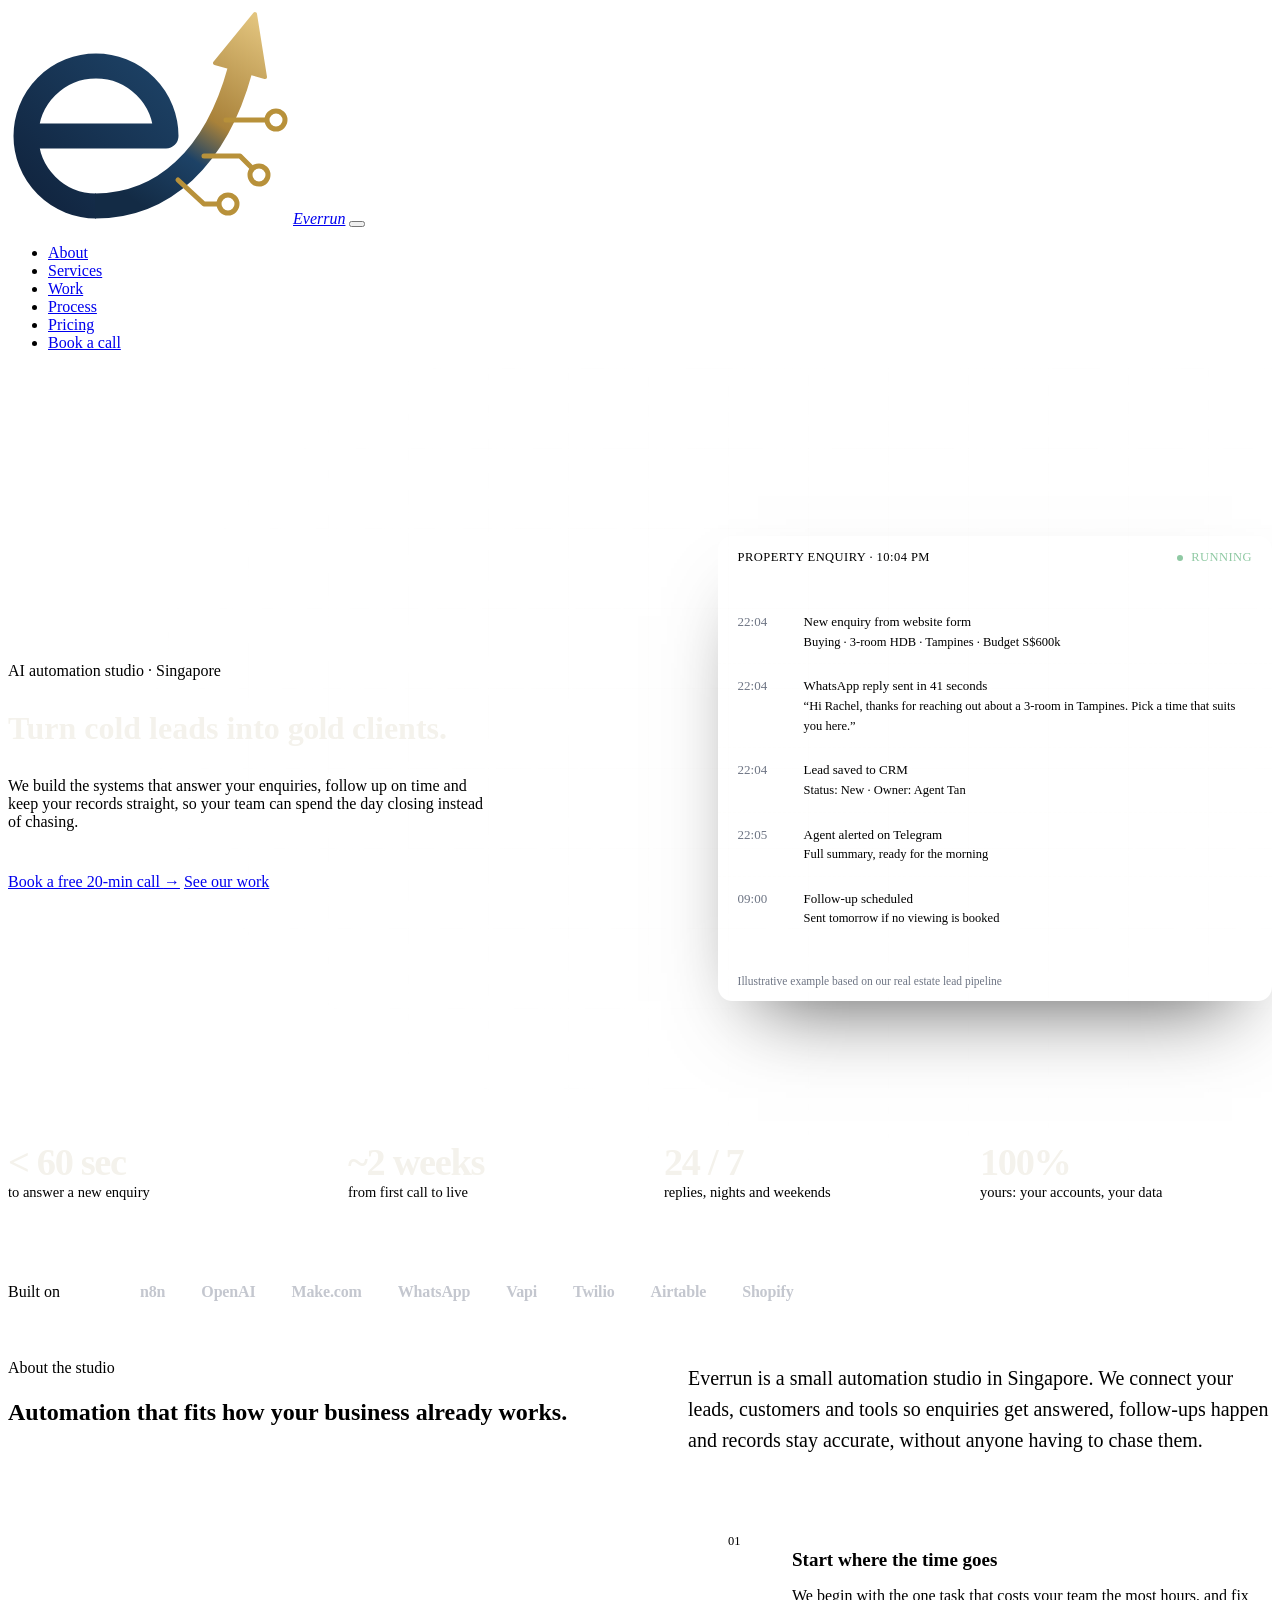
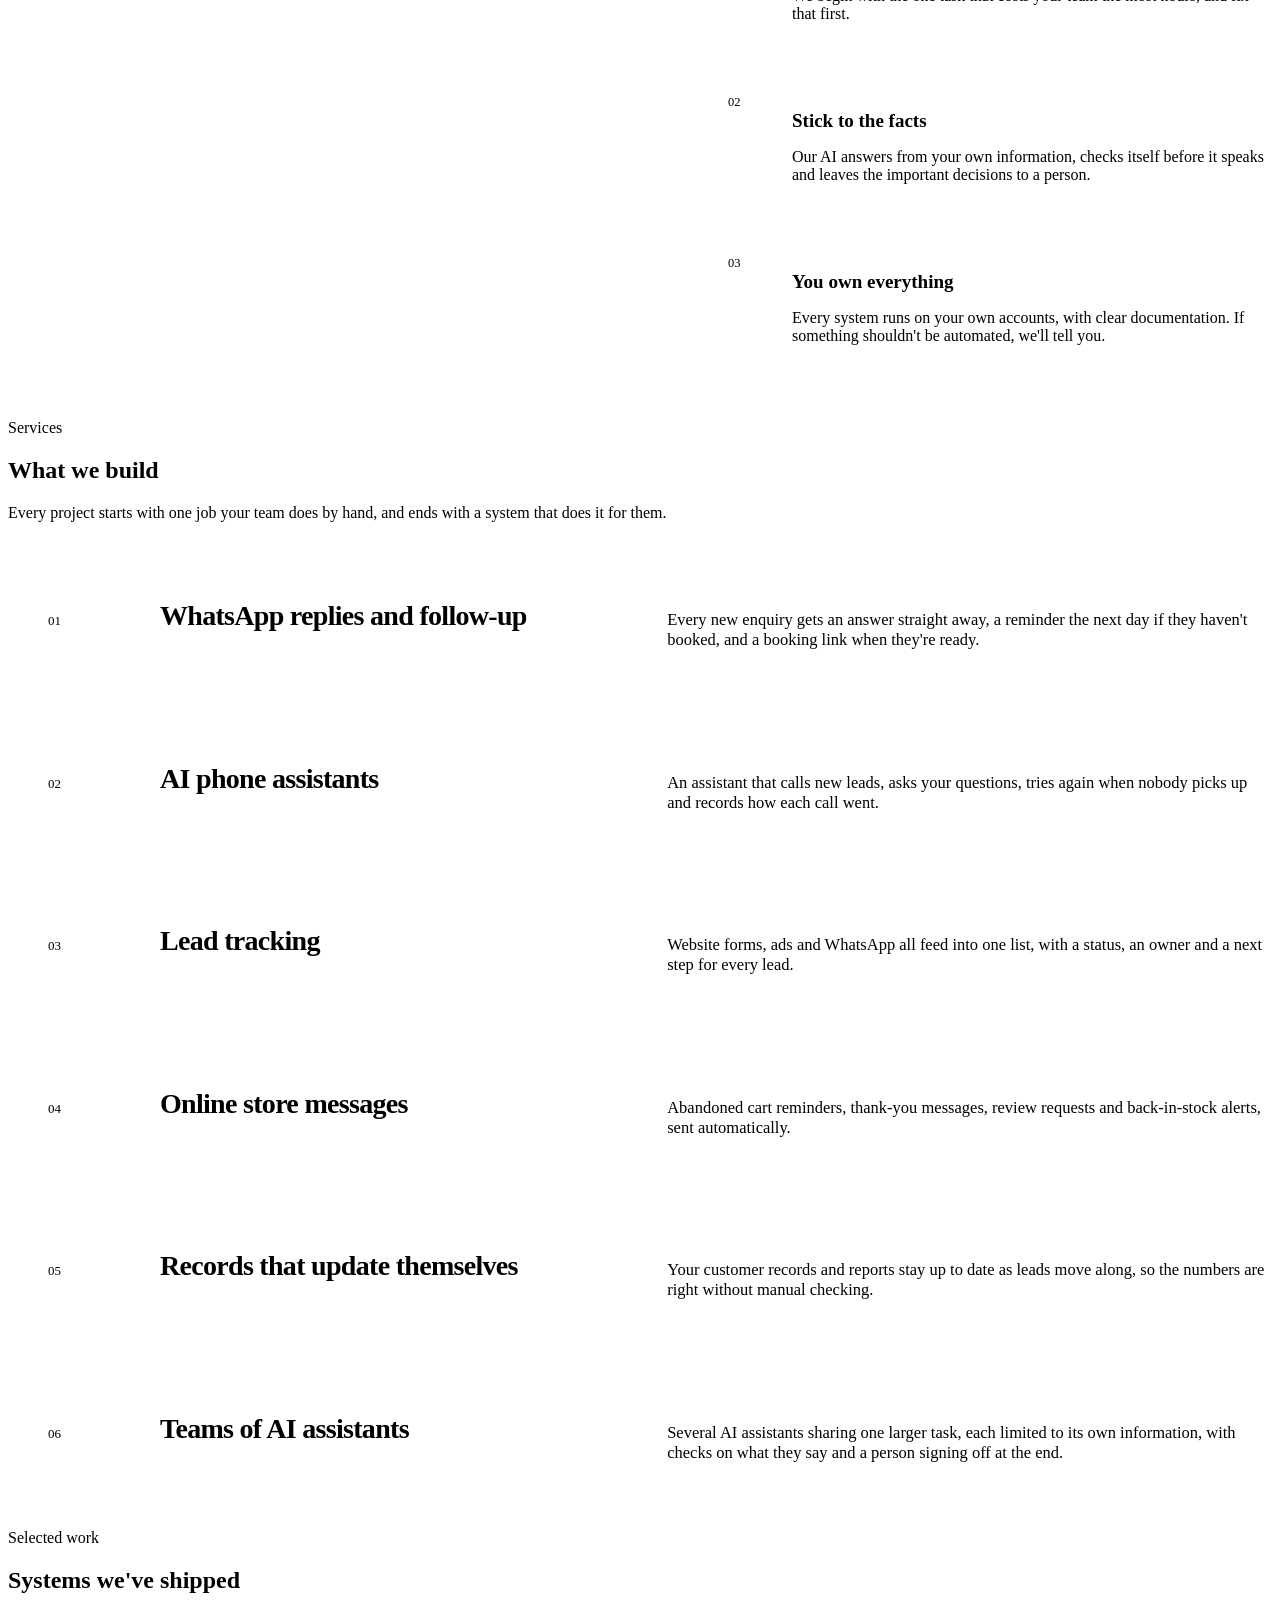
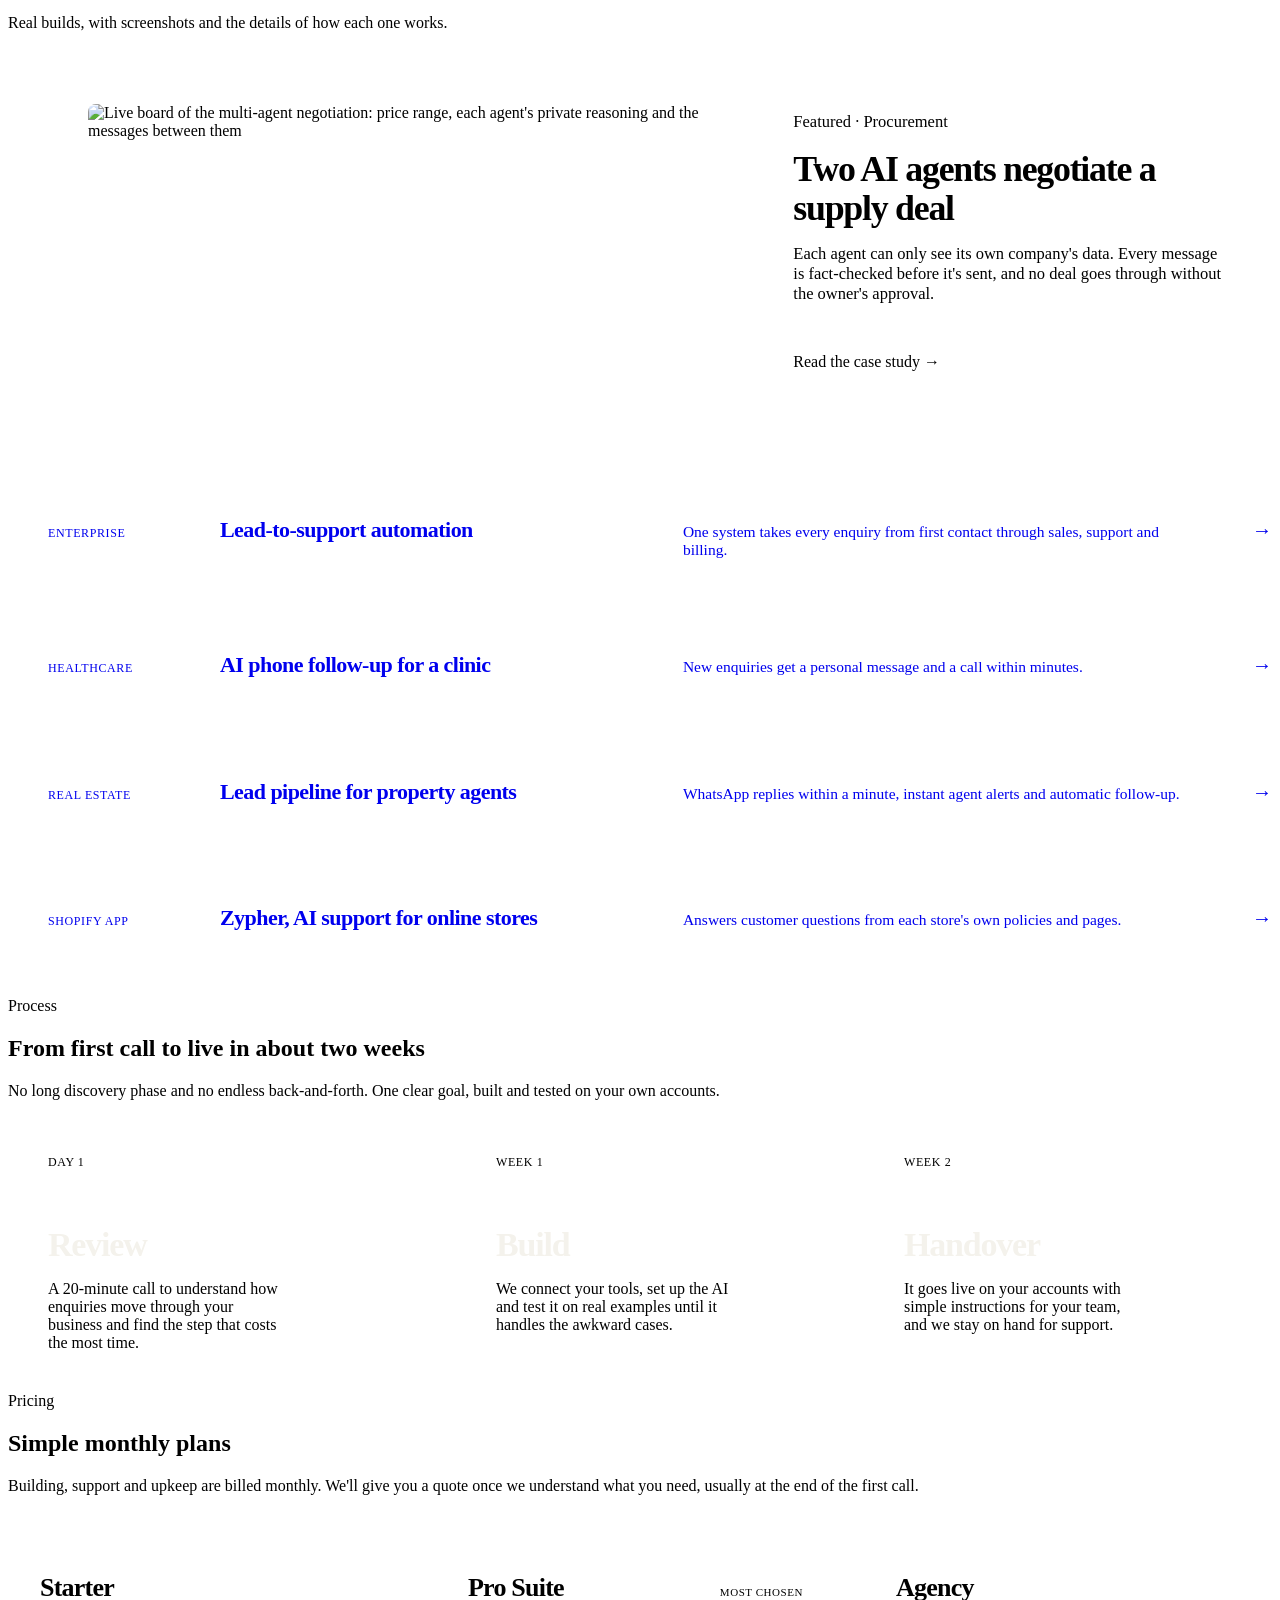
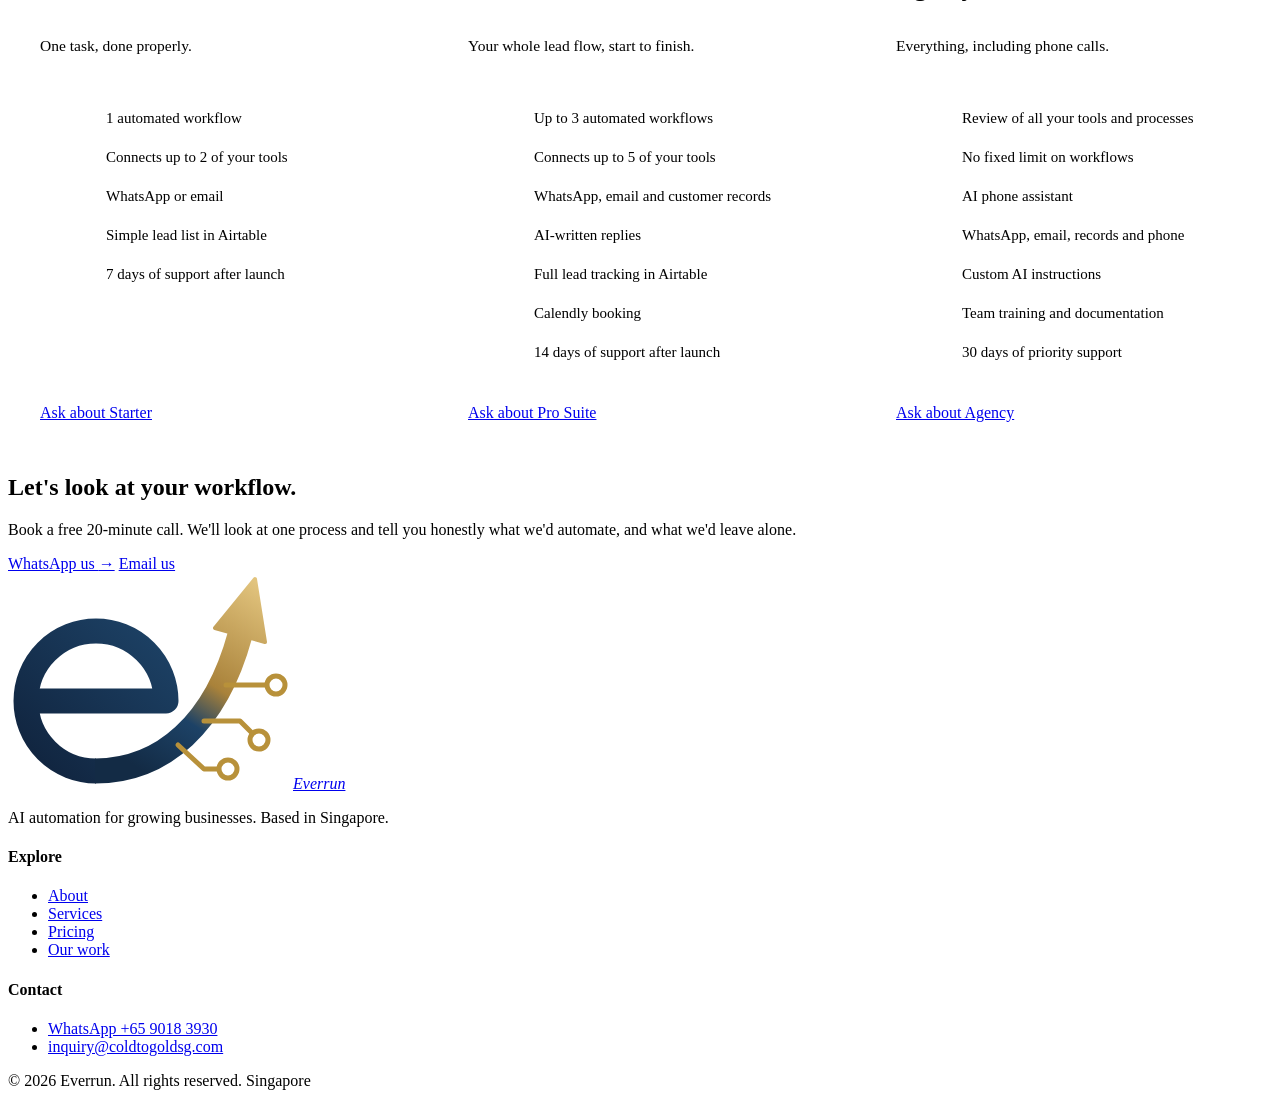
==== index.html @ 8f2dbed2 "rebrand to Everrun: new logo, icons and site name Co-Authored-By: Claude Opus 5.5 <noreply@anthropic" ====
<!DOCTYPE html>
<html lang="en">
<head>
<meta charset="UTF-8">
<meta name="viewport" content="width=device-width, initial-scale=1.0">
<title>Everrun — Turn cold leads into gold clients</title>
<meta name="description" content="Everrun is a Singapore AI automation studio. We build lead follow-up, voice agents, support assistants, CRM sync and multi-agent systems for growing businesses.">
<link rel="icon" type="image/png" href="assets/favicon.png?v=2">
<link rel="apple-touch-icon" href="assets/apple-touch-icon.png?v=2">
<link rel="preconnect" href="https://fonts.googleapis.com">
<link rel="preconnect" href="https://fonts.gstatic.com" crossorigin>
<link href="https://fonts.googleapis.com/css2?family=Inter+Tight:wght@400;500;550;600;650&family=Instrument+Serif:ital@0;1&family=JetBrains+Mono:wght@400;500&display=swap" rel="stylesheet">
<link rel="stylesheet" href="assets/site.css?v=3">
<style>
  /* ---- HERO ---- */
  #hero { padding: 168px 0 0; position: relative; overflow: hidden; }
  #hero::before {
    content: ''; position: absolute; inset: 0; pointer-events: none;
    background-image:
      linear-gradient(to right, rgba(233,231,225,0.045) 1px, transparent 1px),
      linear-gradient(to bottom, rgba(233,231,225,0.045) 1px, transparent 1px);
    background-size: 80px 80px;
    mask-image: radial-gradient(ellipse 80% 70% at 70% 40%, #000 30%, transparent 75%);
    -webkit-mask-image: radial-gradient(ellipse 80% 70% at 70% 40%, #000 30%, transparent 75%);
  }
  .hero-grid { display: grid; grid-template-columns: 1.15fr 1fr; gap: 72px; align-items: center; position: relative; }
  #hero .label { margin-bottom: 30px; }
  #hero h1 { color: #F4F2EC; }
  #hero h1 .serif { color: var(--gold-lt); letter-spacing: -0.02em; }
  #hero .lede { margin: 30px 0 42px; max-width: 30em; }

  /* the activity log */
  .log {
    background: var(--night-2); border: 1px solid var(--rule-night); border-radius: 14px;
    box-shadow: 0 40px 80px -40px rgba(0,0,0,0.7);
    font-family: var(--ff-m); font-size: 13px; overflow: hidden;
  }
  .log-head {
    display: flex; justify-content: space-between; align-items: center; gap: 12px;
    padding: 14px 20px; border-bottom: 1px solid var(--rule-night);
    color: var(--on-night-muted); font-size: 11.5px; letter-spacing: 0.04em; text-transform: uppercase;
  }
  .log-head .live { display: inline-flex; align-items: center; gap: 8px; color: #8FC9A3; }
  .log-head .live::before { content: ''; width: 6px; height: 6px; border-radius: 50%; background: currentColor; }
  .log ol { list-style: none; padding: 8px 0; }
  .log li {
    display: grid; grid-template-columns: 52px 1fr; gap: 14px;
    padding: 12px 20px; line-height: 1.5;
  }
  .log li + li { border-top: 1px dashed rgba(233,231,225,0.07); }
  .log time { color: #6E7584; }
  .log b { color: var(--on-night); font-weight: 500; display: block; }
  .log span { color: var(--on-night-muted); font-size: 12.5px; }
  .log q { color: var(--on-night); quotes: '“' '”'; }
  .log .ok b { color: var(--gold-lt); }
  .log-foot {
    padding: 14px 20px; border-top: 1px solid var(--rule-night);
    color: #6E7584; font-size: 11.5px;
  }

  .hero-stats {
    margin-top: 112px; border-top: 1px solid var(--rule-night);
    display: grid; grid-template-columns: repeat(4, 1fr); position: relative;
  }
  .hero-stats div { padding: 28px 24px 40px 0; }
  .hero-stats div + div { padding-left: 24px; border-left: 1px solid var(--rule-night); }
  .hero-stats strong {
    display: block; font-weight: 550; font-size: clamp(28px, 3vw, 40px);
    letter-spacing: -0.035em; color: #F4F2EC; line-height: 1.1;
  }
  .hero-stats span { font-size: 14.5px; color: var(--on-night-muted); }

  .tools {
    background: var(--night); border-top: 1px solid var(--rule-night);
    padding: 26px 0; overflow: hidden;
  }
  .tools .wrap { display: flex; align-items: center; gap: 40px; flex-wrap: wrap; }
  .tools .label { flex-shrink: 0; }
  .tools ul { display: flex; flex-wrap: wrap; gap: 10px 36px; list-style: none; }
  .tools li { font-weight: 550; font-size: 16px; color: #C4C7CF; letter-spacing: -0.01em; }

  /* ---- ABOUT ---- */
  .about { display: grid; grid-template-columns: 1fr 1fr; gap: 96px; }
  .about h2 { margin-top: 22px; }
  .about h2 .serif { color: var(--gold); }
  .about-copy > p { font-size: 20px; line-height: 1.55; color: var(--ink-2); margin-bottom: 48px; }
  .principles { list-style: none; border-top: 1px solid var(--rule); counter-reset: p; }
  .principles li {
    counter-increment: p; padding: 26px 0; border-bottom: 1px solid var(--rule);
    display: grid; grid-template-columns: 56px 1fr; gap: 8px;
  }
  .principles li::before {
    content: counter(p, decimal-leading-zero); font-family: var(--ff-m); font-size: 12.5px; color: var(--gold); padding-top: 4px;
  }
  .principles h3 { font-size: 19px; margin-bottom: 6px; }
  .principles p { color: var(--muted); font-size: 16px; }

  /* ---- SERVICES ---- */
  .svc-list { list-style: none; border-top: 1px solid var(--rule); }
  .svc-list li {
    display: grid; grid-template-columns: 80px 1.1fr 1.4fr; gap: 32px; align-items: baseline;
    padding: 34px 0; border-bottom: 1px solid var(--rule);
    transition: background 0.25s, padding 0.25s;
  }
  .svc-list .n { font-family: var(--ff-m); font-size: 13px; color: var(--gold); }
  .svc-list h3 { font-size: clamp(22px, 2.2vw, 28px); letter-spacing: -0.025em; line-height: 1.15; }
  .svc-list p { color: var(--muted); font-size: 16.5px; }
  @media (hover: hover) {
    .svc-list li:hover { background: var(--white); padding-left: 20px; padding-right: 20px; }
  }

  /* ---- WORK ---- */
  .feature {
    display: grid; grid-template-columns: 1.4fr 1fr; gap: 0; text-decoration: none;
    background: var(--night); color: var(--on-night); border-radius: 16px; overflow: hidden;
    margin-bottom: 20px;
  }
  .feature figure { padding: 40px 0 40px 40px; }
  .feature figure img { border-radius: 8px; border: 1px solid var(--rule-night); width: 100%; height: auto; transition: transform 0.6s cubic-bezier(.2,.7,.2,1); }
  .feature:hover figure img { transform: scale(1.015); }
  .feature-copy { padding: 48px; display: flex; flex-direction: column; justify-content: space-between; gap: 32px; }
  .feature .label { color: var(--gold-lt); }
  .feature h3 { font-size: clamp(28px, 2.8vw, 38px); line-height: 1.08; letter-spacing: -0.035em; margin: 18px 0 16px; }
  .feature p { color: var(--on-night-muted); font-size: 16.5px; }
  .feature .link { color: var(--on-night); border-color: var(--rule-night); align-self: flex-start; }
  .feature:hover .link { border-color: var(--on-night); }

  .work-rows { list-style: none; border-top: 1px solid var(--rule); margin-top: 48px; }
  .work-rows a {
    display: grid; grid-template-columns: 140px 1fr 1.2fr 40px; gap: 32px; align-items: baseline;
    padding: 28px 0; border-bottom: 1px solid var(--rule); text-decoration: none;
    transition: padding 0.25s, background 0.25s;
  }
  .work-rows .tag { font-family: var(--ff-m); font-size: 12px; letter-spacing: 0.05em; text-transform: uppercase; color: var(--muted); }
  .work-rows h3 { font-size: 22px; letter-spacing: -0.025em; line-height: 1.2; }
  .work-rows p { color: var(--muted); font-size: 15.5px; }
  .work-rows .go { justify-self: end; font-size: 20px; transition: transform 0.25s; }
  @media (hover: hover) {
    .work-rows a:hover { background: var(--white); padding-left: 20px; padding-right: 20px; }
    .work-rows a:hover .go { transform: translateX(4px); color: var(--gold); }
  }

  /* ---- PROCESS ---- */
  .steps { list-style: none; display: grid; grid-template-columns: repeat(3, 1fr); gap: 0; border-top: 1px solid var(--rule-night); }
  .steps li { padding: 36px 40px 8px 0; }
  .steps li + li { padding-left: 40px; border-left: 1px solid var(--rule-night); }
  .steps .when { font-family: var(--ff-m); font-size: 12px; letter-spacing: 0.05em; text-transform: uppercase; color: var(--gold-lt); }
  .steps h3 { font-size: 34px; letter-spacing: -0.035em; margin: 56px 0 14px; color: #F4F2EC; }
  .steps p { color: var(--on-night-muted); font-size: 16px; max-width: 30ch; }

  /* ---- PRICING ---- */
  .plans { display: grid; grid-template-columns: repeat(3, 1fr); gap: 20px; align-items: stretch; }
  .plan {
    background: var(--white); border: 1px solid var(--rule-lt); border-radius: 16px;
    padding: 36px 32px 32px; display: flex; flex-direction: column;
  }
  .plan-top { display: flex; justify-content: space-between; align-items: baseline; gap: 12px; }
  .plan h3 { font-size: 26px; letter-spacing: -0.03em; }
  .plan .badge { font-family: var(--ff-m); font-size: 11px; letter-spacing: 0.05em; text-transform: uppercase; color: var(--ink); background: var(--gold-lt); padding: 4px 9px; border-radius: 999px; }
  .plan-for { font-size: 15.5px; color: var(--muted); margin: 8px 0 28px; }
  .plan ul { list-style: none; margin-bottom: 32px; flex: 1; }
  .plan li { font-size: 15px; padding: 11px 0 11px 26px; border-top: 1px solid var(--rule-lt); position: relative; }
  .plan li::before {
    content: ''; position: absolute; left: 3px; top: 18px; width: 9px; height: 5px;
    border-left: 1.5px solid var(--gold); border-bottom: 1.5px solid var(--gold); transform: rotate(-45deg);
  }
  .plan .btn { justify-content: center; }
  .plan.featured { background: var(--night); color: var(--on-night); border-color: var(--night); }
  .plan.featured .plan-for { color: var(--on-night-muted); }
  .plan.featured li { border-color: var(--rule-night); }
  .plan.featured li::before { border-color: var(--gold-lt); }
  .pricing-note { margin-top: 28px; font-size: 15px; color: var(--muted); text-align: center; }

  @media (max-width: 1080px) {
    .hero-grid { grid-template-columns: 1fr; gap: 56px; }
    .log { max-width: 560px; }
  }
  @media (max-width: 960px) {
    #hero { padding-top: 136px; }
    .hero-stats { margin-top: 80px; grid-template-columns: 1fr 1fr; }
    .hero-stats div:nth-child(3) { padding-left: 0; border-left: 0; }
    .hero-stats div:nth-child(n+3) { border-top: 1px solid var(--rule-night); }
    .about { grid-template-columns: 1fr; gap: 48px; }
    .svc-list li { grid-template-columns: 56px 1fr; gap: 8px 16px; }
    .svc-list li p { grid-column: 2; }
    .feature { grid-template-columns: 1fr; }
    .feature figure { padding: 28px 28px 0; }
    .feature-copy { padding: 32px 28px 36px; }
    .work-rows a { grid-template-columns: 1fr 32px; gap: 8px 16px; }
    .work-rows .tag { grid-column: 1; }
    .work-rows h3, .work-rows p { grid-column: 1; }
    .work-rows .go { grid-row: 1 / span 3; grid-column: 2; align-self: center; }
    .steps { grid-template-columns: 1fr; }
    .steps li, .steps li + li { padding: 28px 0 32px; border-left: 0; }
    .steps li + li { border-top: 1px solid var(--rule-night); }
    .steps h3 { margin-top: 16px; }
    .plans { grid-template-columns: 1fr; max-width: 520px; margin: 0 auto; }
  }
  @media (max-width: 600px) {
    #hero { padding-top: 120px; }
    .log li { grid-template-columns: 44px 1fr; gap: 10px; padding: 11px 16px; }
    .log-head, .log-foot { padding-left: 16px; padding-right: 16px; }
    .hero-stats div { padding: 22px 12px 26px 0; }
    .hero-stats div + div { padding-left: 16px; }
    .hero-stats div:nth-child(3) { padding-left: 0; }
    .tools .wrap { gap: 16px; }
    .tools ul { gap: 8px 22px; }
    .tools li { font-size: 14.5px; }
    .about-copy > p { font-size: 18px; }
    .principles li { grid-template-columns: 40px 1fr; }
    .svc-list li { grid-template-columns: 1fr; padding: 28px 0; }
    .svc-list li p { grid-column: 1; }
    .plan { padding: 30px 24px 26px; }
  }
</style>
</head>
<body>

<nav>
  <div class="nav-inner">
    <a href="#" class="wordmark" aria-label="Everrun home"><img src="assets/logo.svg" alt="" width="285" height="216"><i>Everrun</i></a>
    <button class="nav-toggle" aria-label="Menu" aria-expanded="false"><span></span></button>
    <ul class="nav-links">
      <li><a href="#about">About</a></li>
      <li><a href="#services">Services</a></li>
      <li><a href="#work">Work</a></li>
      <li><a href="#process">Process</a></li>
      <li><a href="#pricing">Pricing</a></li>
      <li><a href="#contact" class="nav-cta">Book a call</a></li>
    </ul>
  </div>
</nav>

<header id="hero" class="on-night">
  <div class="wrap">
    <div class="hero-grid">
      <div>
        <p class="label fi">AI automation studio &middot; Singapore</p>
        <h1 class="fi">Turn cold leads into <span class="serif">gold</span> clients.</h1>
        <p class="lede fi">We build the systems that answer your enquiries, follow up on time and keep your records straight, so your team can spend the day closing instead of chasing.</p>
        <div class="actions fi">
          <a href="https://wa.me/6590183930" class="btn btn-gold">Book a free 20-min call <span class="arr">&rarr;</span></a>
          <a href="work.html" class="btn btn-ghost">See our work</a>
        </div>
      </div>

      <div class="log fi" aria-label="Example of an enquiry being handled automatically">
        <div class="log-head"><span>Property enquiry &middot; 10:04 pm</span><span class="live">Running</span></div>
        <ol>
          <li><time>22:04</time><div><b>New enquiry from website form</b><span>Buying &middot; 3-room HDB &middot; Tampines &middot; Budget S$600k</span></div></li>
          <li class="ok"><time>22:04</time><div><b>WhatsApp reply sent in 41 seconds</b><span><q>Hi Rachel, thanks for reaching out about a 3-room in Tampines. Pick a time that suits you here.</q></span></div></li>
          <li><time>22:04</time><div><b>Lead saved to CRM</b><span>Status: New &middot; Owner: Agent Tan</span></div></li>
          <li><time>22:05</time><div><b>Agent alerted on Telegram</b><span>Full summary, ready for the morning</span></div></li>
          <li><time>09:00</time><div><b>Follow-up scheduled</b><span>Sent tomorrow if no viewing is booked</span></div></li>
        </ol>
        <div class="log-foot">Illustrative example based on our real estate lead pipeline</div>
      </div>
    </div>

    <div class="hero-stats fi">
      <div><strong>&lt; 60 sec</strong><span>to answer a new enquiry</span></div>
      <div><strong>~2 weeks</strong><span>from first call to live</span></div>
      <div><strong>24 / 7</strong><span>replies, nights and weekends</span></div>
      <div><strong>100%</strong><span>yours: your accounts, your data</span></div>
    </div>
  </div>
</header>

<div class="tools">
  <div class="wrap">
    <span class="label">Built on</span>
    <ul>
      <li>n8n</li><li>OpenAI</li><li>Make.com</li><li>WhatsApp</li><li>Vapi</li><li>Twilio</li><li>Airtable</li><li>Shopify</li>
    </ul>
  </div>
</div>

<section id="about" class="section">
  <div class="wrap about">
    <div class="fi">
      <p class="label">About the studio</p>
      <h2>Automation that fits how your business <span class="serif">already</span> works.</h2>
    </div>
    <div class="about-copy fi">
      <p>Everrun is a small automation studio in Singapore. We connect your leads, customers and tools so enquiries get answered, follow-ups happen and records stay accurate, without anyone having to chase them.</p>
      <ol class="principles">
        <li><div><h3>Start where the time goes</h3><p>We begin with the one task that costs your team the most hours, and fix that first.</p></div></li>
        <li><div><h3>Stick to the facts</h3><p>Our AI answers from your own information, checks itself before it speaks and leaves the important decisions to a person.</p></div></li>
        <li><div><h3>You own everything</h3><p>Every system runs on your own accounts, with clear documentation. If something shouldn't be automated, we'll tell you.</p></div></li>
      </ol>
    </div>
  </div>
</section>

<section id="services" class="section tint">
  <div class="wrap">
    <div class="sec-head">
      <div class="fi">
        <p class="label">Services</p>
        <h2>What we build</h2>
      </div>
      <p class="fi">Every project starts with one job your team does by hand, and ends with a system that does it for them.</p>
    </div>
    <ol class="svc-list">
      <li class="fi"><span class="n">01</span><h3>WhatsApp replies and follow-up</h3><p>Every new enquiry gets an answer straight away, a reminder the next day if they haven't booked, and a booking link when they're ready.</p></li>
      <li class="fi"><span class="n">02</span><h3>AI phone assistants</h3><p>An assistant that calls new leads, asks your questions, tries again when nobody picks up and records how each call went.</p></li>
      <li class="fi"><span class="n">03</span><h3>Lead tracking</h3><p>Website forms, ads and WhatsApp all feed into one list, with a status, an owner and a next step for every lead.</p></li>
      <li class="fi"><span class="n">04</span><h3>Online store messages</h3><p>Abandoned cart reminders, thank-you messages, review requests and back-in-stock alerts, sent automatically.</p></li>
      <li class="fi"><span class="n">05</span><h3>Records that update themselves</h3><p>Your customer records and reports stay up to date as leads move along, so the numbers are right without manual checking.</p></li>
      <li class="fi"><span class="n">06</span><h3>Teams of AI assistants</h3><p>Several AI assistants sharing one larger task, each limited to its own information, with checks on what they say and a person signing off at the end.</p></li>
    </ol>
  </div>
</section>

<section id="work" class="section">
  <div class="wrap">
    <div class="sec-head">
      <div class="fi">
        <p class="label">Selected work</p>
        <h2>Systems we've <span class="serif">shipped</span></h2>
      </div>
      <p class="fi">Real builds, with screenshots and the details of how each one works.</p>
    </div>

    <a href="work.html#negotiation" class="feature fi">
      <figure>
        <img src="assets/work/nego-live-board.jpg" alt="Live board of the multi-agent negotiation: price range, each agent's private reasoning and the messages between them" width="1800" height="1017" loading="lazy">
      </figure>
      <div class="feature-copy">
        <div>
          <p class="label plain">Featured &middot; Procurement</p>
          <h3>Two AI agents negotiate a supply deal</h3>
          <p>Each agent can only see its own company's data. Every message is fact-checked before it's sent, and no deal goes through without the owner's approval.</p>
        </div>
        <span class="link">Read the case study &rarr;</span>
      </div>
    </a>

    <ul class="work-rows">
      <li class="fi"><a href="work.html#lifecycle"><span class="tag">Enterprise</span><h3>Lead-to-support automation</h3><p>One system takes every enquiry from first contact through sales, support and billing.</p><span class="go">&rarr;</span></a></li>
      <li class="fi"><a href="work.html#voice"><span class="tag">Healthcare</span><h3>AI phone follow-up for a clinic</h3><p>New enquiries get a personal message and a call within minutes.</p><span class="go">&rarr;</span></a></li>
      <li class="fi"><a href="work.html#property"><span class="tag">Real estate</span><h3>Lead pipeline for property agents</h3><p>WhatsApp replies within a minute, instant agent alerts and automatic follow-up.</p><span class="go">&rarr;</span></a></li>
      <li class="fi"><a href="work.html#support"><span class="tag">Shopify app</span><h3>Zypher, AI support for online stores</h3><p>Answers customer questions from each store's own policies and pages.</p><span class="go">&rarr;</span></a></li>
    </ul>
  </div>
</section>

<section id="process" class="section on-night">
  <div class="wrap">
    <div class="sec-head">
      <div class="fi">
        <p class="label">Process</p>
        <h2>From first call to live in about <span class="serif" style="color:var(--gold-lt)">two weeks</span></h2>
      </div>
      <p class="fi" style="color:var(--on-night-muted)">No long discovery phase and no endless back-and-forth. One clear goal, built and tested on your own accounts.</p>
    </div>
    <ol class="steps">
      <li class="fi"><span class="when">Day 1</span><h3>Review</h3><p>A 20-minute call to understand how enquiries move through your business and find the step that costs the most time.</p></li>
      <li class="fi"><span class="when">Week 1</span><h3>Build</h3><p>We connect your tools, set up the AI and test it on real examples until it handles the awkward cases.</p></li>
      <li class="fi"><span class="when">Week 2</span><h3>Handover</h3><p>It goes live on your accounts with simple instructions for your team, and we stay on hand for support.</p></li>
    </ol>
  </div>
</section>

<section id="pricing" class="section tint">
  <div class="wrap">
    <div class="sec-head">
      <div class="fi">
        <p class="label">Pricing</p>
        <h2>Simple monthly plans</h2>
      </div>
      <p class="fi">Building, support and upkeep are billed monthly. We'll give you a quote once we understand what you need, usually at the end of the first call.</p>
    </div>
    <div class="plans">
      <div class="plan fi">
        <div class="plan-top"><h3>Starter</h3></div>
        <p class="plan-for">One task, done properly.</p>
        <ul>
          <li>1 automated workflow</li>
          <li>Connects up to 2 of your tools</li>
          <li>WhatsApp or email</li>
          <li>Simple lead list in Airtable</li>
          <li>7 days of support after launch</li>
        </ul>
        <a href="https://wa.me/6590183930" class="btn btn-ghost">Ask about Starter</a>
      </div>
      <div class="plan featured fi">
        <div class="plan-top"><h3>Pro Suite</h3><span class="badge">Most chosen</span></div>
        <p class="plan-for">Your whole lead flow, start to finish.</p>
        <ul>
          <li>Up to 3 automated workflows</li>
          <li>Connects up to 5 of your tools</li>
          <li>WhatsApp, email and customer records</li>
          <li>AI-written replies</li>
          <li>Full lead tracking in Airtable</li>
          <li>Calendly booking</li>
          <li>14 days of support after launch</li>
        </ul>
        <a href="https://wa.me/6590183930" class="btn btn-gold">Ask about Pro Suite</a>
      </div>
      <div class="plan fi">
        <div class="plan-top"><h3>Agency</h3></div>
        <p class="plan-for">Everything, including phone calls.</p>
        <ul>
          <li>Review of all your tools and processes</li>
          <li>No fixed limit on workflows</li>
          <li>AI phone assistant</li>
          <li>WhatsApp, email, records and phone</li>
          <li>Custom AI instructions</li>
          <li>Team training and documentation</li>
          <li>30 days of priority support</li>
        </ul>
        <a href="https://wa.me/6590183930" class="btn btn-ghost">Ask about Agency</a>
      </div>
    </div>
  </div>
</section>

<section id="contact" class="cta on-night">
  <div class="wrap cta-inner">
    <h2 class="fi">Let's look at <span class="serif">your</span> workflow.</h2>
    <div class="fi">
      <p>Book a free 20-minute call. We'll look at one process and tell you honestly what we'd automate, and what we'd leave alone.</p>
      <div class="actions">
        <a href="https://wa.me/6590183930" class="btn btn-gold">WhatsApp us <span class="arr">&rarr;</span></a>
        <a href="mailto:inquiry@coldtogoldsg.com" class="btn btn-ghost">Email us</a>
      </div>
    </div>
  </div>
</section>

<footer>
  <div class="wrap">
    <div class="ft-grid">
      <div class="ft-brand">
        <a href="#" class="wordmark"><img src="assets/logo.svg" alt="" width="285" height="216"><i>Everrun</i></a>
        <p>AI automation for growing businesses. Based in Singapore.</p>
      </div>
      <div class="ft-col">
        <h4>Explore</h4>
        <ul>
          <li><a href="#about">About</a></li>
          <li><a href="#services">Services</a></li>
          <li><a href="#pricing">Pricing</a></li>
          <li><a href="work.html">Our work</a></li>
        </ul>
      </div>
      <div class="ft-col">
        <h4>Contact</h4>
        <ul>
          <li><a href="https://wa.me/6590183930">WhatsApp +65 9018 3930</a></li>
          <li><a href="mailto:inquiry@coldtogoldsg.com">inquiry@coldtogoldsg.com</a></li>
        </ul>
      </div>
    </div>
    <div class="ft-base">
      <span>&copy; 2026 Everrun. All rights reserved.</span>
      <span>Singapore</span>
    </div>
  </div>
</footer>

<script src="assets/site.js?v=2"></script>
</body>
</html>
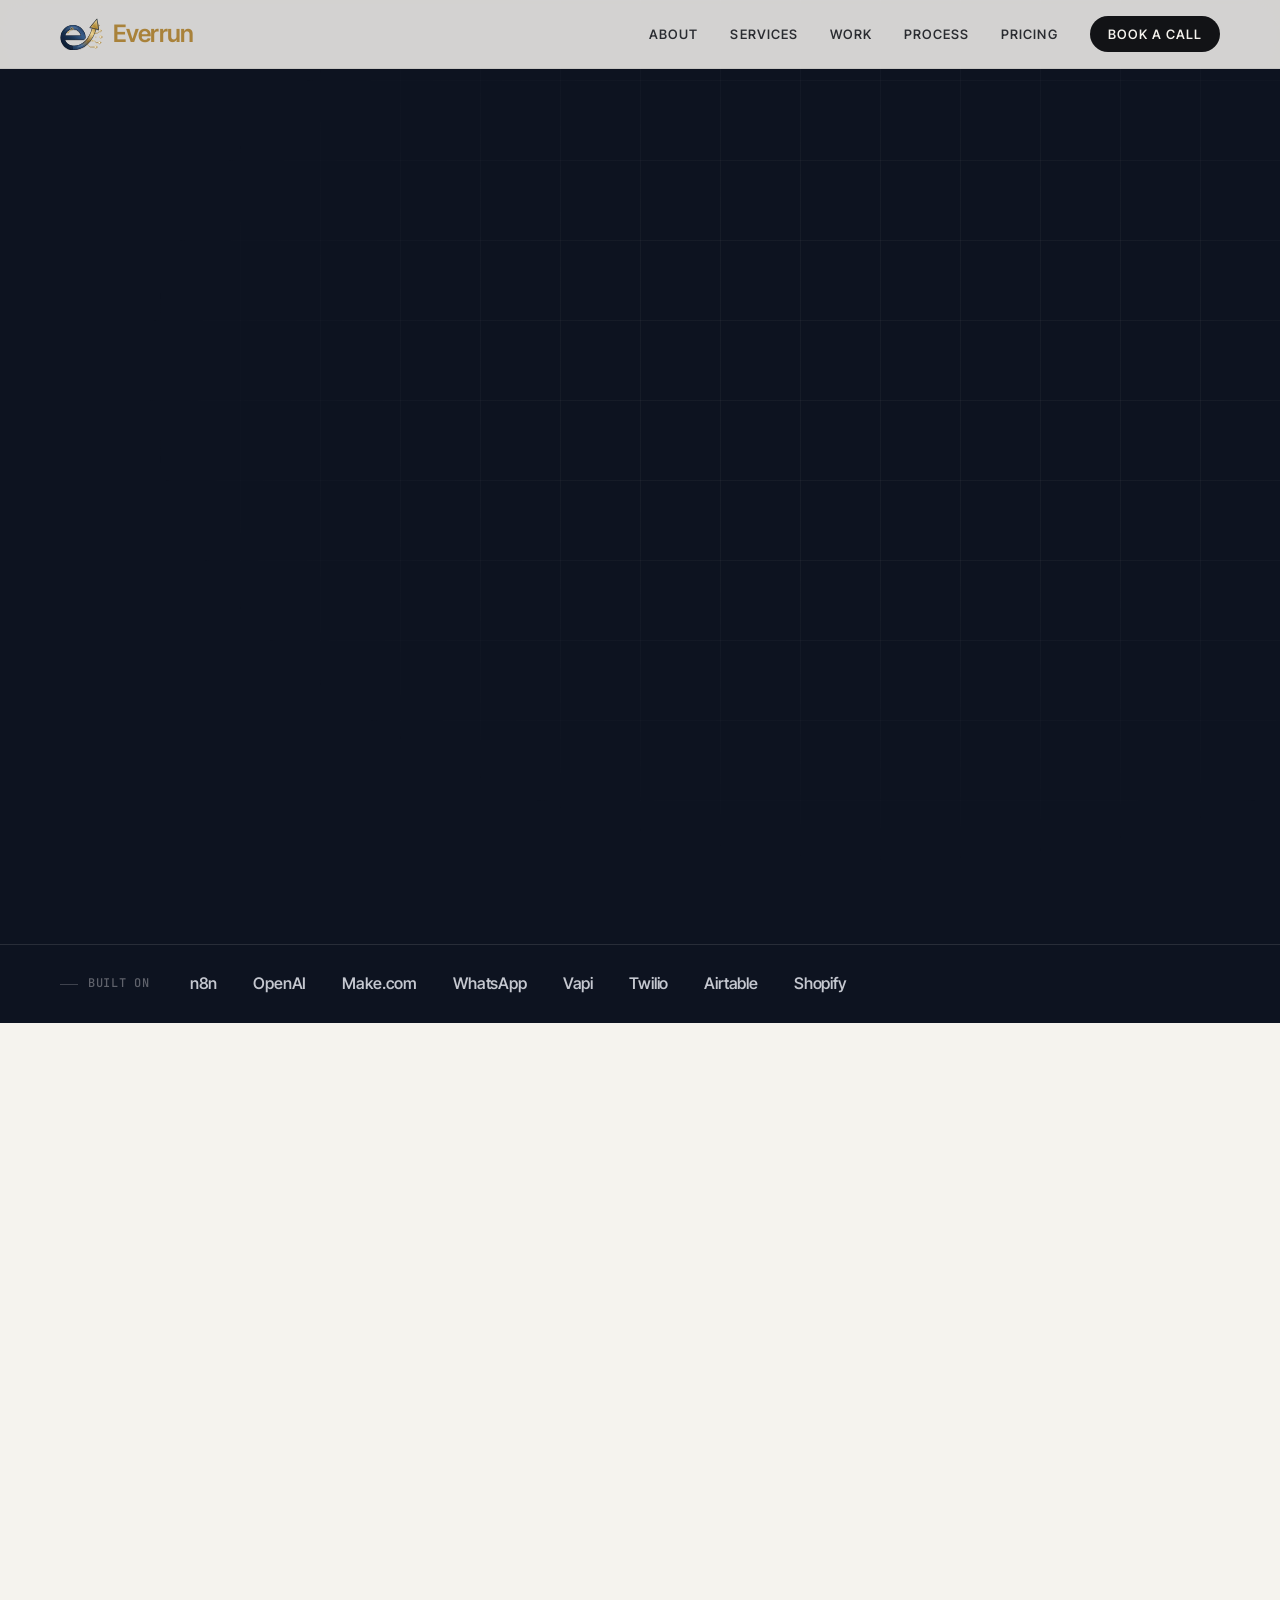
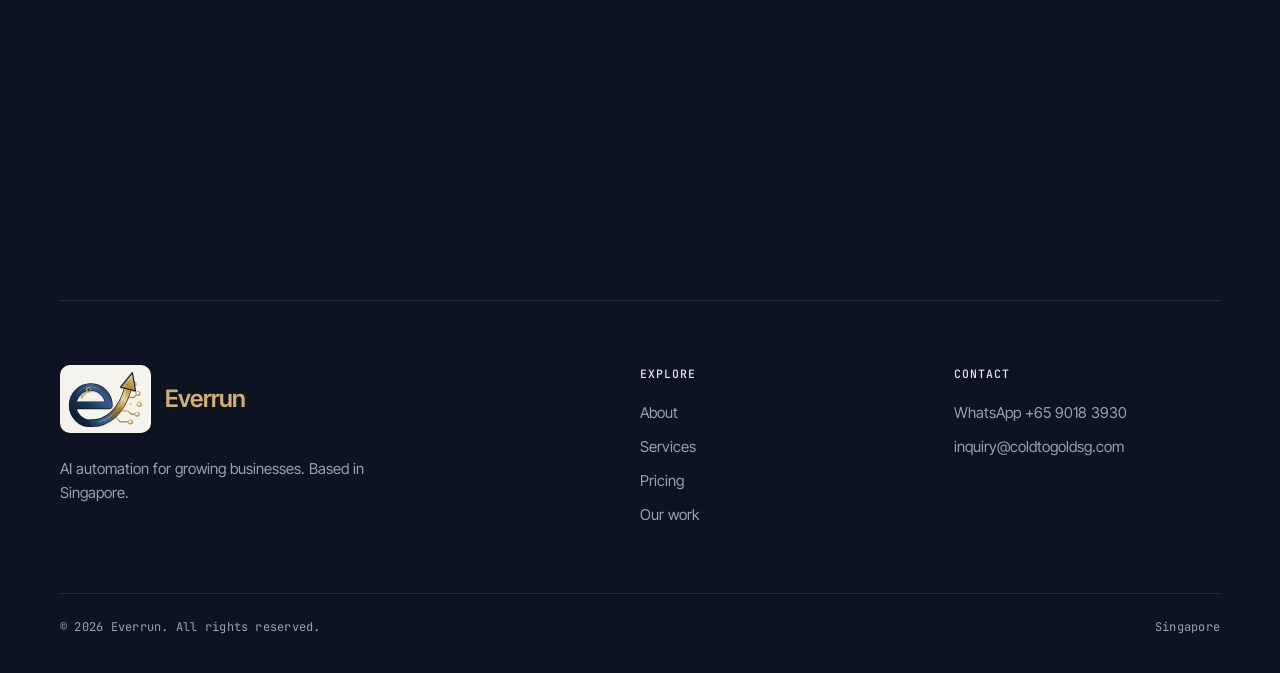
==== commit d09be707: "C2G-style Everrun logo, new tagline and header tweaks - Redraw the "e" mark in the style of the C2G " ====
--- a/index.html
+++ b/index.html
@@ -3,14 +3,14 @@
 <head>
 <meta charset="UTF-8">
 <meta name="viewport" content="width=device-width, initial-scale=1.0">
-<title>Everrun — Turn cold leads into gold clients</title>
+<title>Everrun — Systems that never stop working</title>
 <meta name="description" content="Everrun is a Singapore AI automation studio. We build lead follow-up, voice agents, support assistants, CRM sync and multi-agent systems for growing businesses.">
-<link rel="icon" type="image/png" href="assets/favicon.png?v=2">
-<link rel="apple-touch-icon" href="assets/apple-touch-icon.png?v=2">
+<link rel="icon" type="image/png" href="assets/favicon.png?v=5">
+<link rel="apple-touch-icon" href="assets/apple-touch-icon.png?v=5">
 <link rel="preconnect" href="https://fonts.googleapis.com">
 <link rel="preconnect" href="https://fonts.gstatic.com" crossorigin>
 <link href="https://fonts.googleapis.com/css2?family=Inter+Tight:wght@400;500;550;600;650&family=Instrument+Serif:ital@0;1&family=JetBrains+Mono:wght@400;500&display=swap" rel="stylesheet">
-<link rel="stylesheet" href="assets/site.css?v=3">
+<link rel="stylesheet" href="assets/site.css?v=5">
 <style>
   /* ---- HERO ---- */
   #hero { padding: 168px 0 0; position: relative; overflow: hidden; }
@@ -26,7 +26,8 @@
   .hero-grid { display: grid; grid-template-columns: 1.15fr 1fr; gap: 72px; align-items: center; position: relative; }
   #hero .label { margin-bottom: 30px; }
   #hero h1 { color: #F4F2EC; }
-  #hero h1 .serif { color: var(--gold-lt); letter-spacing: -0.02em; }
+  #hero h1 .serif { font-family: inherit; font-weight: inherit; font-style: normal; letter-spacing: inherit; color: var(--gold-lt); }
+  #hero .actions .btn { text-transform: uppercase; letter-spacing: 0.08em; font-size: 14px; }
   #hero .lede { margin: 30px 0 42px; max-width: 30em; }
 
   /* the activity log */
@@ -236,7 +237,7 @@
     <div class="hero-grid">
       <div>
         <p class="label fi">AI automation studio &middot; Singapore</p>
-        <h1 class="fi">Turn cold leads into <span class="serif">gold</span> clients.</h1>
+        <h1 class="fi">Systems that <span class="serif">never stop</span> working.</h1>
         <p class="lede fi">We build the systems that answer your enquiries, follow up on time and keep your records straight, so your team can spend the day closing instead of chasing.</p>
         <div class="actions fi">
           <a href="https://wa.me/6590183930" class="btn btn-gold">Book a free 20-min call <span class="arr">&rarr;</span></a>
--- a/assets/site.css
+++ b/assets/site.css
@@ -0,0 +1,226 @@
+:root {
+  --paper:    #F5F3EE;
+  --paper-2:  #ECE9E1;
+  --white:    #FFFFFF;
+  --ink:      #121316;
+  --ink-2:    #2A2C31;
+  --muted:    #5F626B;
+  --night:    #0D1320;
+  --night-2:  #151D2E;
+  --on-night: #E9E7E1;
+  --on-night-muted: #9AA0AE;
+  --gold:     #A9823A;
+  --gold-lt:  #D2B072;
+  --rule:     rgba(18,19,22,0.14);
+  --rule-lt:  rgba(18,19,22,0.08);
+  --rule-night: rgba(233,231,225,0.12);
+  --ff-d: 'Inter Tight', 'Helvetica Neue', Arial, sans-serif;
+  --ff-s: 'Instrument Serif', Georgia, serif;
+  --ff-m: 'JetBrains Mono', ui-monospace, Menlo, monospace;
+  --wrap: 1240px;
+  --gutter: 40px;
+}
+
+*, *::before, *::after { box-sizing: border-box; margin: 0; padding: 0; }
+html { scroll-behavior: smooth; scroll-padding-top: 80px; }
+body {
+  background: var(--paper);
+  color: var(--ink);
+  font-family: var(--ff-d);
+  font-size: 17px;
+  line-height: 1.6;
+  -webkit-font-smoothing: antialiased;
+  text-rendering: optimizeLegibility;
+}
+img { display: block; max-width: 100%; }
+a { color: inherit; }
+::selection { background: var(--gold-lt); color: var(--ink); }
+
+.wrap { max-width: var(--wrap); margin: 0 auto; padding: 0 var(--gutter); }
+
+/* ---- NAV ---- */
+nav {
+  position: fixed; top: 0; left: 0; right: 0; z-index: 100;
+  background: rgba(245,243,238,0.86);
+  backdrop-filter: saturate(140%) blur(14px);
+  -webkit-backdrop-filter: saturate(140%) blur(14px);
+  border-bottom: 1px solid var(--rule-lt);
+}
+.nav-inner {
+  display: flex; align-items: center; justify-content: space-between; gap: 24px;
+  height: 68px; max-width: var(--wrap); margin: 0 auto; padding: 0 var(--gutter);
+}
+.wordmark {
+  display: inline-flex; align-items: center; gap: 10px; text-decoration: none; color: var(--ink);
+}
+.wordmark img { height: 32px; width: auto; }
+.wordmark i { font-family: var(--ff-d); font-weight: 600; font-style: normal; font-size: 24px; line-height: 1; letter-spacing: -0.035em; color: var(--gold); }
+.nav-links { display: flex; align-items: center; gap: 32px; list-style: none; }
+.nav-links a {
+  text-decoration: none; font-size: 13px; font-weight: 550; color: var(--ink-2);
+  text-transform: uppercase; letter-spacing: 0.08em;
+  transition: color 0.15s;
+}
+.nav-links a.nav-cta { text-transform: uppercase; letter-spacing: 0.08em; font-size: 13px; }
+.nav-links a:hover, .nav-links a.active { color: var(--gold); }
+.nav-links a.nav-cta {
+  background: var(--ink); color: var(--paper); padding: 10px 18px; border-radius: 999px;
+  transition: background 0.15s;
+}
+.nav-links a.nav-cta:hover { background: var(--night-2); color: var(--paper); }
+.nav-toggle {
+  display: none; background: none; border: 0; cursor: pointer;
+  width: 40px; height: 40px; margin-right: -8px; position: relative;
+}
+.nav-toggle span, .nav-toggle span::before, .nav-toggle span::after {
+  position: absolute; left: 10px; width: 20px; height: 1.5px; background: var(--ink);
+  content: ''; transition: transform 0.2s, top 0.2s, opacity 0.2s;
+}
+.nav-toggle span { top: 19px; }
+.nav-toggle span::before { left: 0; top: -6px; }
+.nav-toggle span::after { left: 0; top: 6px; }
+nav.open .nav-toggle span { background: transparent; }
+nav.open .nav-toggle span::before { top: 0; transform: rotate(45deg); }
+nav.open .nav-toggle span::after { top: 0; transform: rotate(-45deg); }
+
+/* ---- TYPE ---- */
+.label {
+  font-family: var(--ff-m); font-size: 12px; font-weight: 500; letter-spacing: 0.06em;
+  text-transform: uppercase; color: var(--muted);
+  display: inline-flex; align-items: center; gap: 10px;
+}
+.label::before { content: ''; width: 18px; height: 1px; background: currentColor; opacity: 0.6; }
+.label.plain::before { display: none; }
+h1, h2, h3 { font-family: var(--ff-d); color: inherit; }
+h1 {
+  font-weight: 600; font-size: clamp(44px, 6.6vw, 92px);
+  line-height: 0.98; letter-spacing: -0.045em;
+}
+h2 {
+  font-weight: 600; font-size: clamp(32px, 4.2vw, 56px);
+  line-height: 1.04; letter-spacing: -0.035em;
+}
+h3 { font-weight: 600; letter-spacing: -0.015em; }
+.serif { font-family: var(--ff-s); font-weight: 400; font-style: italic; letter-spacing: -0.01em; }
+.gold { color: var(--gold); }
+.lede { font-size: clamp(18px, 1.6vw, 20px); line-height: 1.55; color: var(--muted); max-width: 34em; }
+
+/* ---- BUTTONS ---- */
+.actions { display: flex; align-items: center; gap: 12px; flex-wrap: wrap; }
+.btn {
+  display: inline-flex; align-items: center; gap: 10px;
+  background: var(--ink); color: var(--paper);
+  font-family: var(--ff-d); font-weight: 550; font-size: 15.5px; text-decoration: none;
+  padding: 15px 24px; border-radius: 999px; border: 1px solid transparent;
+  transition: background 0.2s, color 0.2s, border-color 0.2s;
+}
+.btn .arr { transition: transform 0.2s; }
+.btn:hover .arr { transform: translateX(3px); }
+.btn:hover { background: var(--night-2); }
+.btn-gold { background: var(--gold-lt); color: var(--ink); }
+.btn-gold:hover { background: #DDBF86; }
+.btn-ghost { background: transparent; color: var(--ink); border-color: var(--rule); }
+.btn-ghost:hover { background: var(--white); }
+.on-night .btn-ghost { color: var(--on-night); border-color: rgba(233,231,225,0.28); }
+.on-night .btn-ghost:hover { background: rgba(233,231,225,0.06); }
+.link {
+  font-weight: 550; font-size: 15px; text-decoration: none; color: var(--ink);
+  display: inline-flex; align-items: center; gap: 8px;
+  border-bottom: 1px solid var(--rule); padding-bottom: 2px; transition: border-color 0.2s;
+}
+.link:hover { border-color: var(--ink); }
+
+/* ---- SECTIONS ---- */
+.section { padding: 128px 0; }
+.section.tint { background: var(--paper-2); }
+.on-night { background: var(--night); color: var(--on-night); }
+.on-night .label { color: var(--on-night-muted); }
+.on-night .lede { color: var(--on-night-muted); }
+.sec-head {
+  display: grid; grid-template-columns: 1fr 1fr; gap: 48px; align-items: end;
+  margin-bottom: 72px;
+}
+.sec-head .label { margin-bottom: 22px; }
+.sec-head p { color: var(--muted); font-size: 18px; max-width: 32em; justify-self: end; }
+
+/* ---- FIGURES ---- */
+figure.shot { margin: 0; }
+figure.shot img {
+  width: 100%; height: auto; border-radius: 10px;
+  border: 1px solid var(--rule-lt); background: #1b1b1b;
+}
+figure.shot figcaption {
+  font-size: 14px; color: var(--muted); margin-top: 14px; line-height: 1.55; max-width: 62em;
+}
+
+/* ---- CTA ---- */
+.cta { padding: 140px 0; }
+.cta-inner { display: grid; grid-template-columns: 1.4fr 1fr; gap: 64px; align-items: end; }
+.cta h2 { font-size: clamp(40px, 5.6vw, 76px); }
+.cta h2 .serif { color: var(--gold-lt); }
+.cta p { color: var(--on-night-muted); font-size: 18px; margin-bottom: 32px; max-width: 26em; }
+
+/* ---- FOOTER ---- */
+footer { background: var(--night); color: var(--on-night-muted); padding: 0 0 36px; }
+.ft-grid {
+  display: grid; grid-template-columns: 2fr 1fr 1fr; gap: 48px;
+  padding: 64px 0 56px; border-top: 1px solid var(--rule-night);
+}
+footer .wordmark { color: var(--on-night); gap: 14px; }
+footer .wordmark img { height: 56px; background: var(--paper); border-radius: 10px; padding: 6px 8px; box-sizing: content-box; }
+footer .wordmark i { color: var(--gold-lt); }
+.ft-brand p { font-size: 15px; margin-top: 16px; max-width: 24em; }
+.ft-col h4 {
+  font-family: var(--ff-m); font-size: 11.5px; font-weight: 500; letter-spacing: 0.08em;
+  text-transform: uppercase; color: var(--on-night); margin-bottom: 18px;
+}
+.ft-col ul { list-style: none; }
+.ft-col li { margin-bottom: 10px; font-size: 15px; }
+.ft-col a { text-decoration: none; transition: color 0.15s; }
+.ft-col a:hover { color: var(--on-night); }
+.ft-base {
+  padding-top: 24px; border-top: 1px solid var(--rule-night);
+  font-family: var(--ff-m); font-size: 12px; letter-spacing: 0.02em;
+  display: flex; justify-content: space-between; gap: 16px;
+}
+
+/* ---- REVEAL ---- */
+.fi { opacity: 0; transform: translateY(16px); transition: opacity 0.7s cubic-bezier(.2,.7,.2,1), transform 0.7s cubic-bezier(.2,.7,.2,1); }
+.fi.vis { opacity: 1; transform: none; }
+
+/* ---- RESPONSIVE ---- */
+@media (max-width: 960px) {
+  :root { --gutter: 28px; }
+  .section { padding: 96px 0; }
+  .sec-head { grid-template-columns: 1fr; gap: 20px; margin-bottom: 48px; }
+  .sec-head p { justify-self: start; }
+  .cta { padding: 104px 0; }
+  .cta-inner { grid-template-columns: 1fr; gap: 32px; }
+  .ft-grid { grid-template-columns: 1fr 1fr; }
+  .ft-brand { grid-column: 1 / -1; }
+}
+@media (max-width: 860px) {
+  .nav-toggle { display: block; }
+  .nav-links {
+    position: absolute; top: 68px; left: 0; right: 0;
+    flex-direction: column; align-items: stretch; gap: 0;
+    background: var(--paper); border-bottom: 1px solid var(--rule);
+    padding: 8px var(--gutter) 24px;
+    display: none;
+  }
+  nav.open .nav-links { display: flex; }
+  .nav-links li { border-bottom: 1px solid var(--rule-lt); }
+  .nav-links li:last-child { border-bottom: 0; padding-top: 16px; }
+  .nav-links a { display: block; padding: 14px 0; font-size: 17px; }
+  .nav-links a.nav-cta { text-align: center; padding: 14px 18px; }
+}
+@media (max-width: 600px) {
+  :root { --gutter: 20px; }
+  body { font-size: 16px; }
+  .section { padding: 80px 0; }
+  .ft-base { flex-direction: column; }
+}
+@media (prefers-reduced-motion: reduce) {
+  html { scroll-behavior: auto; }
+  .fi { opacity: 1; transform: none; transition: none; }
+}
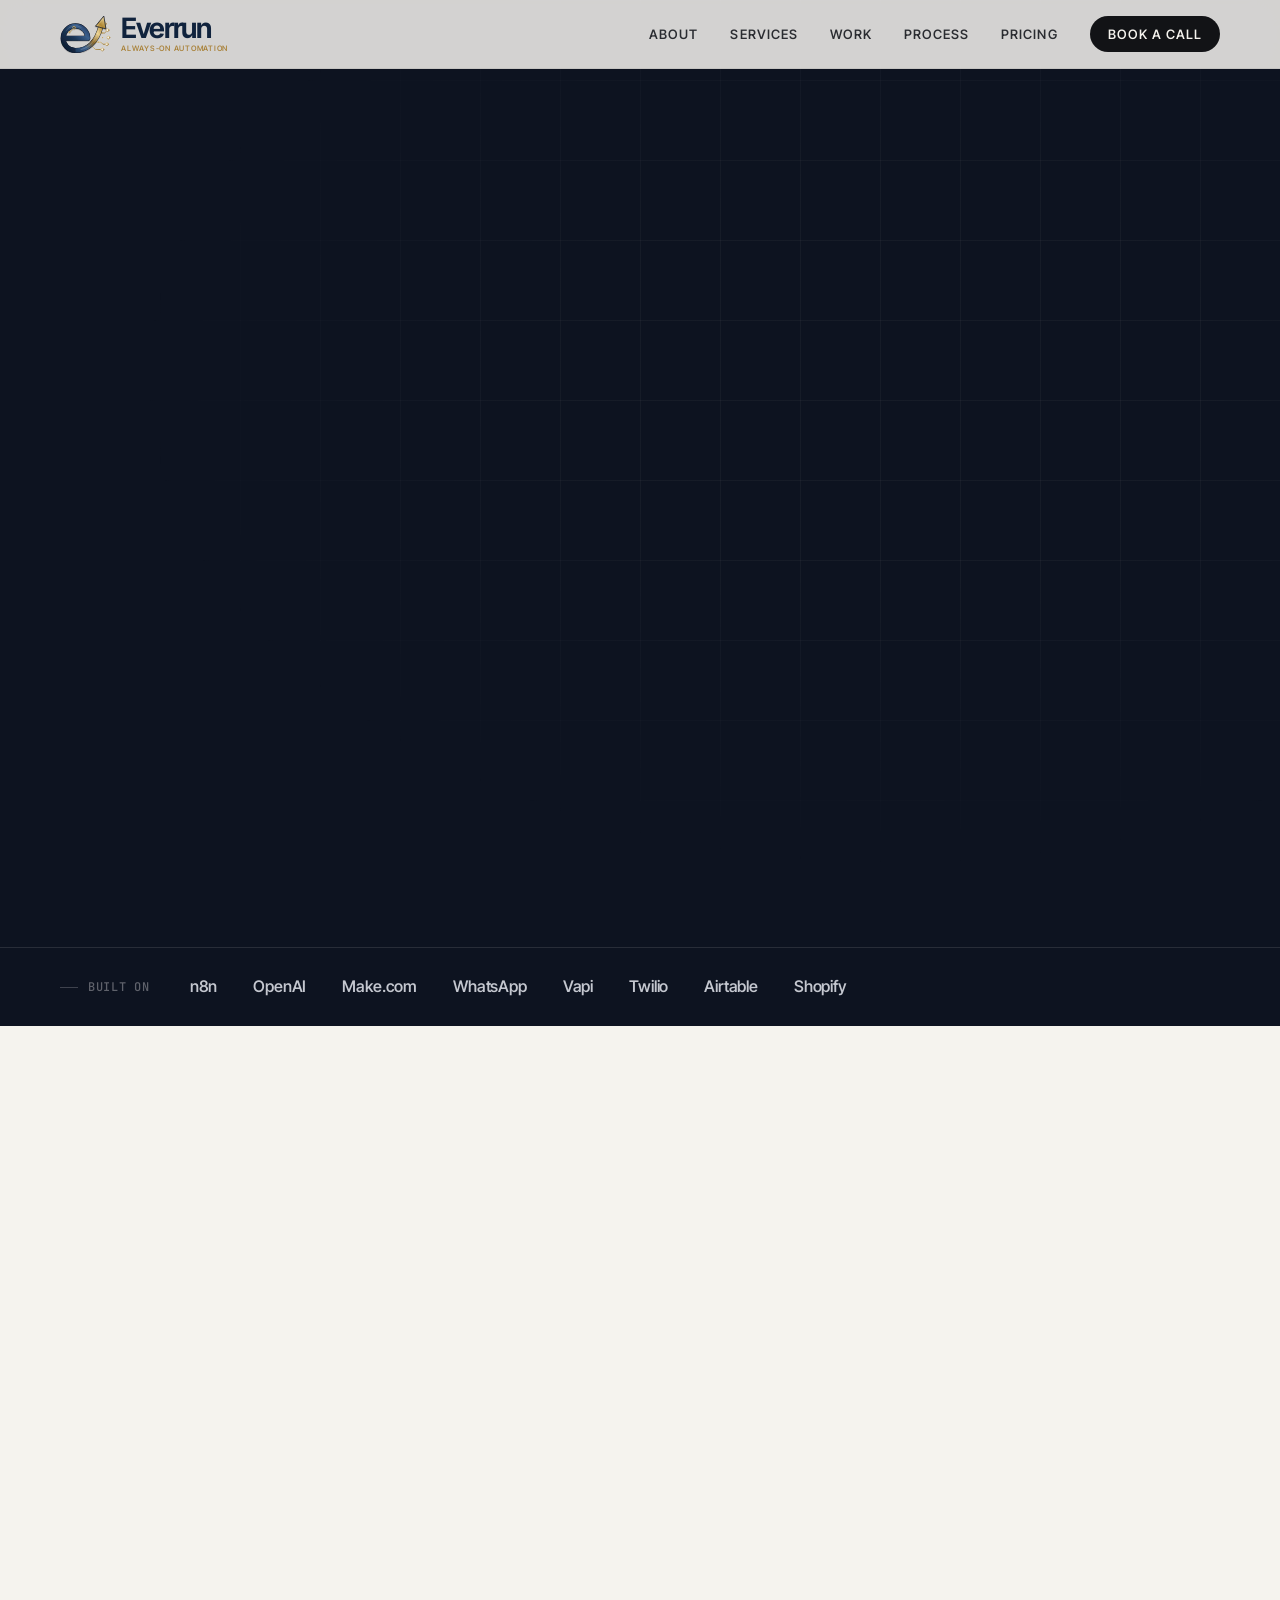
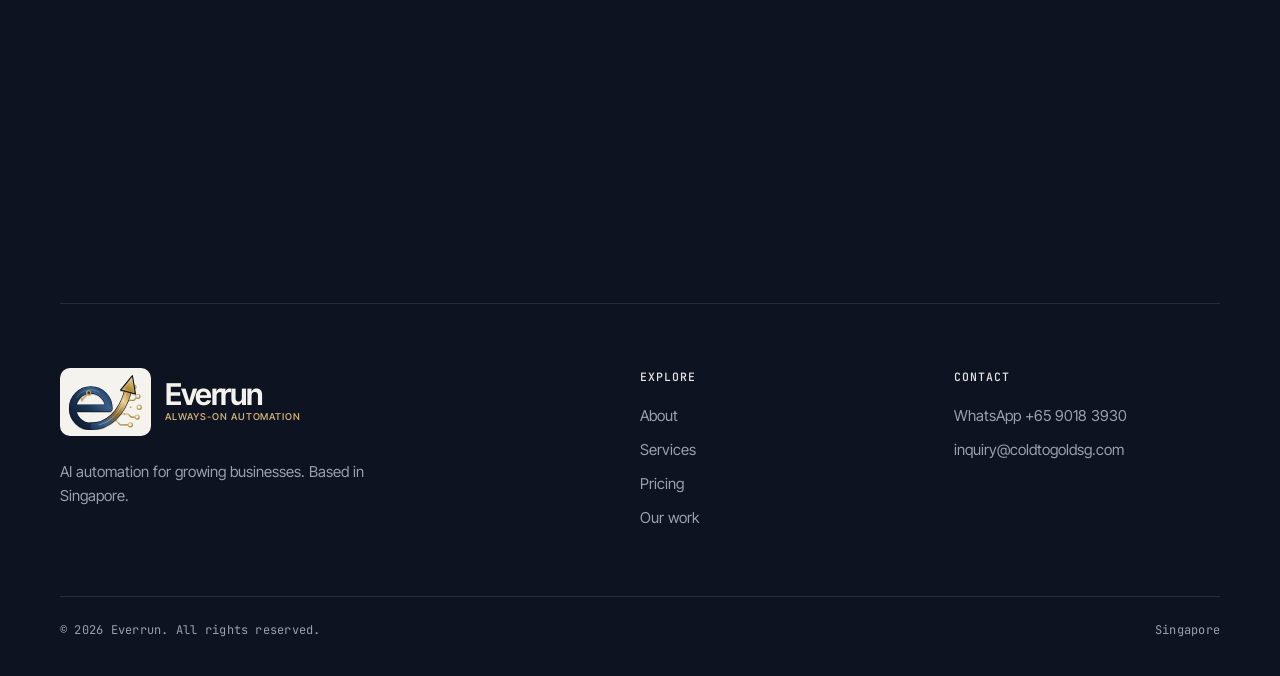
==== commit f9c09004: "Autopilot headline, OOm-style hero badge and wordmark tagline - Hero: "Your business, running on aut" ====
--- a/index.html
+++ b/index.html
@@ -3,14 +3,14 @@
 <head>
 <meta charset="UTF-8">
 <meta name="viewport" content="width=device-width, initial-scale=1.0">
-<title>Everrun — Systems that never stop working</title>
-<meta name="description" content="Everrun is a Singapore AI automation studio. We build lead follow-up, voice agents, support assistants, CRM sync and multi-agent systems for growing businesses.">
+<title>Everrun — Your business, on autopilot</title>
+<meta name="description" content="Everrun is a Singapore AI automation agency. We build lead follow-up, voice agents, support assistants, CRM sync and multi-agent systems for growing businesses.">
 <link rel="icon" type="image/png" href="assets/favicon.png?v=5">
 <link rel="apple-touch-icon" href="assets/apple-touch-icon.png?v=5">
 <link rel="preconnect" href="https://fonts.googleapis.com">
 <link rel="preconnect" href="https://fonts.gstatic.com" crossorigin>
 <link href="https://fonts.googleapis.com/css2?family=Inter+Tight:wght@400;500;550;600;650&family=Instrument+Serif:ital@0;1&family=JetBrains+Mono:wght@400;500&display=swap" rel="stylesheet">
-<link rel="stylesheet" href="assets/site.css?v=5">
+<link rel="stylesheet" href="assets/site.css?v=6">
 <style>
   /* ---- HERO ---- */
   #hero { padding: 168px 0 0; position: relative; overflow: hidden; }
@@ -25,8 +25,16 @@
   }
   .hero-grid { display: grid; grid-template-columns: 1.15fr 1fr; gap: 72px; align-items: center; position: relative; }
   #hero .label { margin-bottom: 30px; }
+  .hero-badge {
+    display: inline-flex; align-items: center; gap: 8px; margin-bottom: 26px;
+    padding: 6px 14px 6px 10px; border-radius: 999px;
+    background: rgba(233,231,225,0.08);
+    font-size: 14.5px; font-weight: 550; letter-spacing: -0.005em; color: #E9E7E1;
+  }
+  .hero-badge .ico { font-size: 15px; line-height: 1; }
+  .hero-badge .sep { color: var(--gold-lt); font-size: 18px; line-height: 0; }
   #hero h1 { color: #F4F2EC; }
-  #hero h1 .serif { font-family: inherit; font-weight: inherit; font-style: normal; letter-spacing: inherit; color: var(--gold-lt); }
+  #hero h1 .serif { font-family: inherit; font-weight: inherit; font-style: normal; letter-spacing: inherit; color: var(--gold-lt); white-space: nowrap; }
   #hero .actions .btn { text-transform: uppercase; letter-spacing: 0.08em; font-size: 14px; }
   #hero .lede { margin: 30px 0 42px; max-width: 30em; }
 
@@ -53,7 +61,7 @@
   .log b { color: var(--on-night); font-weight: 500; display: block; }
   .log span { color: var(--on-night-muted); font-size: 12.5px; }
   .log q { color: var(--on-night); quotes: '“' '”'; }
-  .log .ok b { color: var(--gold-lt); }
+  .log .ok b { color: var(--gold-lt); white-space: nowrap; }
   .log-foot {
     padding: 14px 20px; border-top: 1px solid var(--rule-night);
     color: #6E7584; font-size: 11.5px;
@@ -120,7 +128,7 @@
   .feature figure img { border-radius: 8px; border: 1px solid var(--rule-night); width: 100%; height: auto; transition: transform 0.6s cubic-bezier(.2,.7,.2,1); }
   .feature:hover figure img { transform: scale(1.015); }
   .feature-copy { padding: 48px; display: flex; flex-direction: column; justify-content: space-between; gap: 32px; }
-  .feature .label { color: var(--gold-lt); }
+  .feature .label { color: var(--gold-lt); white-space: nowrap; }
   .feature h3 { font-size: clamp(28px, 2.8vw, 38px); line-height: 1.08; letter-spacing: -0.035em; margin: 18px 0 16px; }
   .feature p { color: var(--on-night-muted); font-size: 16.5px; }
   .feature .link { color: var(--on-night); border-color: var(--rule-night); align-self: flex-start; }
@@ -145,7 +153,7 @@
   .steps { list-style: none; display: grid; grid-template-columns: repeat(3, 1fr); gap: 0; border-top: 1px solid var(--rule-night); }
   .steps li { padding: 36px 40px 8px 0; }
   .steps li + li { padding-left: 40px; border-left: 1px solid var(--rule-night); }
-  .steps .when { font-family: var(--ff-m); font-size: 12px; letter-spacing: 0.05em; text-transform: uppercase; color: var(--gold-lt); }
+  .steps .when { font-family: var(--ff-m); font-size: 12px; letter-spacing: 0.05em; text-transform: uppercase; color: var(--gold-lt); white-space: nowrap; }
   .steps h3 { font-size: 34px; letter-spacing: -0.035em; margin: 56px 0 14px; color: #F4F2EC; }
   .steps p { color: var(--on-night-muted); font-size: 16px; max-width: 30ch; }
 
@@ -169,7 +177,7 @@
   .plan.featured { background: var(--night); color: var(--on-night); border-color: var(--night); }
   .plan.featured .plan-for { color: var(--on-night-muted); }
   .plan.featured li { border-color: var(--rule-night); }
-  .plan.featured li::before { border-color: var(--gold-lt); }
+  .plan.featured li::before { border-color: var(--gold-lt); white-space: nowrap; }
   .pricing-note { margin-top: 28px; font-size: 15px; color: var(--muted); text-align: center; }
 
   @media (max-width: 1080px) {
@@ -219,7 +227,7 @@
 
 <nav>
   <div class="nav-inner">
-    <a href="#" class="wordmark" aria-label="Everrun home"><img src="assets/logo.svg" alt="" width="285" height="216"><i>Everrun</i></a>
+    <a href="#" class="wordmark" aria-label="Everrun home"><img src="assets/logo.svg" alt="" width="285" height="216"><span class="wm-text"><i>Everrun</i><small>Always-On Automation</small></span></a>
     <button class="nav-toggle" aria-label="Menu" aria-expanded="false"><span></span></button>
     <ul class="nav-links">
       <li><a href="#about">About</a></li>
@@ -236,12 +244,12 @@
   <div class="wrap">
     <div class="hero-grid">
       <div>
-        <p class="label fi">AI automation studio &middot; Singapore</p>
-        <h1 class="fi">Systems that <span class="serif">never stop</span> working.</h1>
-        <p class="lede fi">We build the systems that answer your enquiries, follow up on time and keep your records straight, so your team can spend the day closing instead of chasing.</p>
+        <p class="hero-badge fi"><span class="ico" aria-hidden="true">⚡</span>AI Automation Agency <span class="sep">&bull;</span> Based in Singapore</p>
+        <h1 class="fi">Your business,<br>running <span class="serif">on autopilot.</span></h1>
+        <p class="lede fi">AI agents that reply to every lead in under 60 seconds, follow up until they book and keep your CRM spotless, 24/7. Your team just closes the deals.</p>
         <div class="actions fi">
-          <a href="https://wa.me/6590183930" class="btn btn-gold">Book a free 20-min call <span class="arr">&rarr;</span></a>
-          <a href="work.html" class="btn btn-ghost">See our work</a>
+          <a href="https://wa.me/6590183930" class="btn btn-gold">Automate My Business <span class="arr">&rarr;</span></a>
+          <a href="work.html" class="btn btn-ghost">See Our Case Studies</a>
         </div>
       </div>
 
@@ -279,11 +287,11 @@
 <section id="about" class="section">
   <div class="wrap about">
     <div class="fi">
-      <p class="label">About the studio</p>
+      <p class="label">About the agency</p>
       <h2>Automation that fits how your business <span class="serif">already</span> works.</h2>
     </div>
     <div class="about-copy fi">
-      <p>Everrun is a small automation studio in Singapore. We connect your leads, customers and tools so enquiries get answered, follow-ups happen and records stay accurate, without anyone having to chase them.</p>
+      <p>Everrun is a small AI automation agency in Singapore. We connect your leads, customers and tools so enquiries get answered, follow-ups happen and records stay accurate, without anyone having to chase them.</p>
       <ol class="principles">
         <li><div><h3>Start where the time goes</h3><p>We begin with the one task that costs your team the most hours, and fix that first.</p></div></li>
         <li><div><h3>Stick to the facts</h3><p>Our AI answers from your own information, checks itself before it speaks and leaves the important decisions to a person.</p></div></li>
@@ -434,7 +442,7 @@
   <div class="wrap">
     <div class="ft-grid">
       <div class="ft-brand">
-        <a href="#" class="wordmark"><img src="assets/logo.svg" alt="" width="285" height="216"><i>Everrun</i></a>
+        <a href="#" class="wordmark"><img src="assets/logo.svg" alt="" width="285" height="216"><span class="wm-text"><i>Everrun</i><small>Always-On Automation</small></span></a>
         <p>AI automation for growing businesses. Based in Singapore.</p>
       </div>
       <div class="ft-col">
--- a/assets/site.css
+++ b/assets/site.css
@@ -53,8 +53,10 @@
 .wordmark {
   display: inline-flex; align-items: center; gap: 10px; text-decoration: none; color: var(--ink);
 }
-.wordmark img { height: 32px; width: auto; }
-.wordmark i { font-family: var(--ff-d); font-weight: 600; font-style: normal; font-size: 24px; line-height: 1; letter-spacing: -0.035em; color: var(--gold); }
+.wordmark img { height: 38px; width: auto; }
+.wm-text { display: flex; flex-direction: column; gap: 4px; }
+.wordmark i { font-family: var(--ff-d); font-weight: 650; font-style: normal; font-size: 28px; line-height: 0.9; letter-spacing: -0.04em; color: #10233D; }
+.wordmark small { font-family: var(--ff-d); font-size: 7.5px; font-weight: 550; line-height: 1; letter-spacing: 0.1em; text-transform: uppercase; color: var(--gold); white-space: nowrap; }
 .nav-links { display: flex; align-items: center; gap: 32px; list-style: none; }
 .nav-links a {
   text-decoration: none; font-size: 13px; font-weight: 550; color: var(--ink-2);
@@ -168,7 +170,8 @@
 }
 footer .wordmark { color: var(--on-night); gap: 14px; }
 footer .wordmark img { height: 56px; background: var(--paper); border-radius: 10px; padding: 6px 8px; box-sizing: content-box; }
-footer .wordmark i { color: var(--gold-lt); }
+footer .wordmark i { color: #F4F2EC; font-size: 30px; }
+footer .wordmark small { color: var(--gold-lt); font-size: 9.5px; }
 .ft-brand p { font-size: 15px; margin-top: 16px; max-width: 24em; }
 .ft-col h4 {
   font-family: var(--ff-m); font-size: 11.5px; font-weight: 500; letter-spacing: 0.08em;
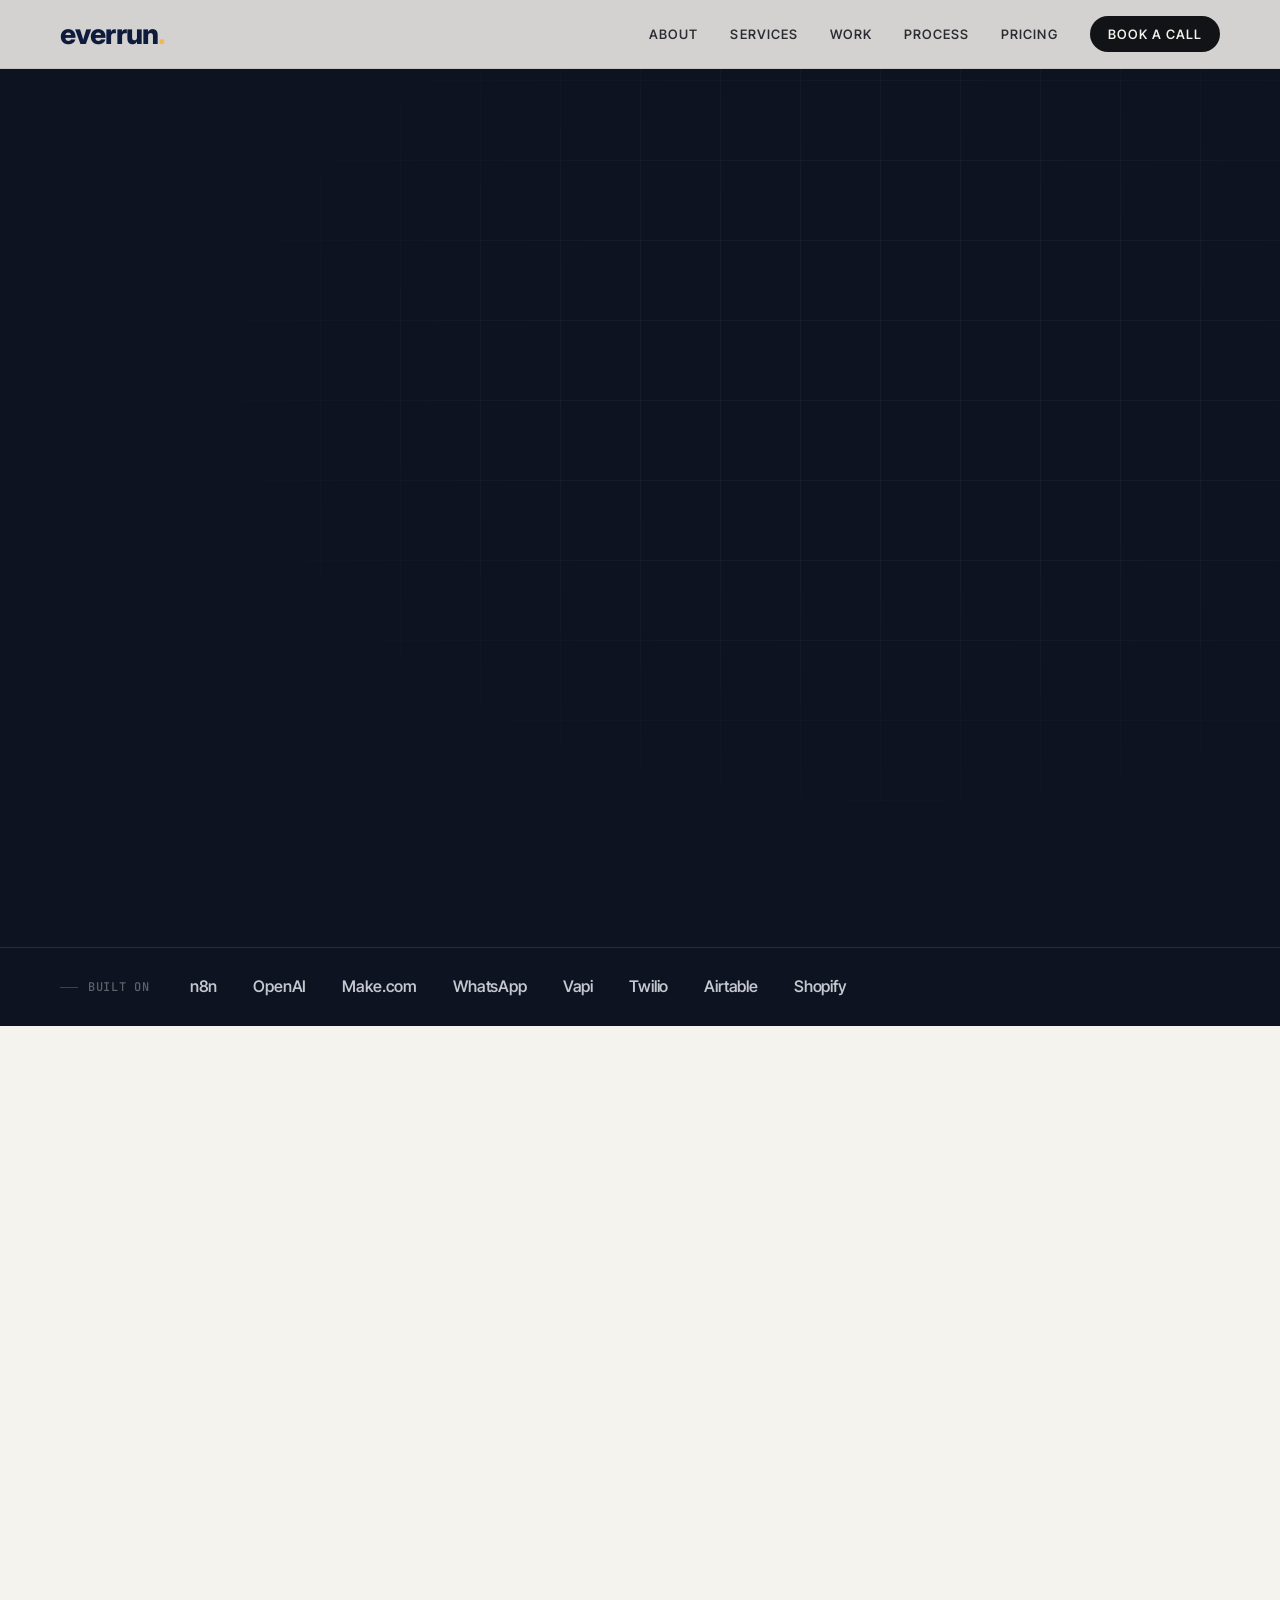
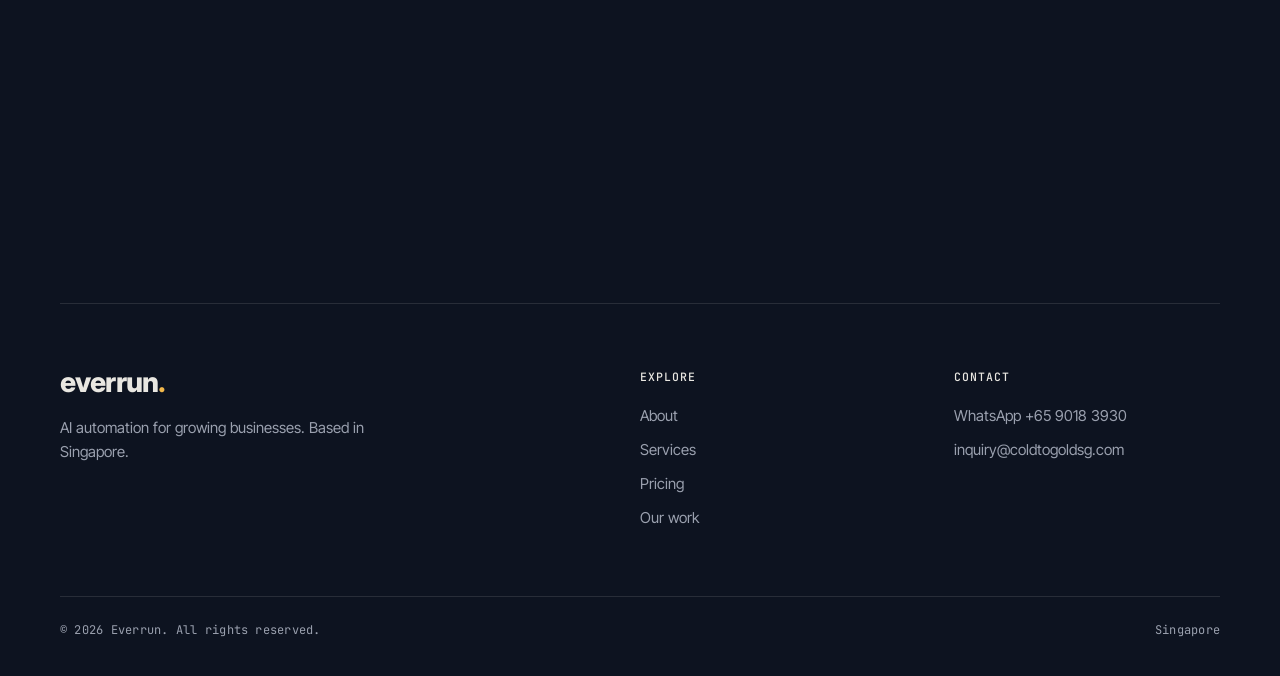
==== commit 8246cfa1: "Use new everrun. OG image + remove old logo refs Co-Authored-By: Claude Opus 5.5 <noreply@anthropic." ====
--- a/index.html
+++ b/index.html
@@ -4,12 +4,24 @@
 <meta charset="UTF-8">
 <meta name="viewport" content="width=device-width, initial-scale=1.0">
 <title>Everrun — Your business, on autopilot</title>
+<meta property="og:title" content="Everrun | Your business, running on autopilot">
+<meta property="og:description" content="Everrun builds AI automation systems that help businesses save time and grow.">
+<meta property="og:image" content="https://witheverrun.com/assets/og-image.png?v=2">
+<meta property="og:image:width" content="1200">
+<meta property="og:image:height" content="630">
+<meta property="og:url" content="https://witheverrun.com">
+<meta property="og:type" content="website">
+<meta name="twitter:card" content="summary_large_image">
+<meta name="twitter:title" content="Everrun | Your business, running on autopilot">
+<meta name="twitter:description" content="Everrun builds AI automation systems that help businesses save time and grow.">
+<meta name="twitter:image" content="https://witheverrun.com/assets/og-image.png?v=2">
 <meta name="description" content="Everrun is a Singapore AI automation agency. We build lead follow-up, voice agents, support assistants, CRM sync and multi-agent systems for growing businesses.">
-<link rel="icon" type="image/png" href="assets/favicon.png?v=5">
-<link rel="apple-touch-icon" href="assets/apple-touch-icon.png?v=5">
+<link rel="icon" href="assets/favicon.ico?v=6" sizes="any">
+<link rel="icon" type="image/png" sizes="512x512" href="assets/favicon-512.png?v=6">
+<link rel="apple-touch-icon" href="assets/apple-touch-icon.png?v=6">
 <link rel="preconnect" href="https://fonts.googleapis.com">
 <link rel="preconnect" href="https://fonts.gstatic.com" crossorigin>
-<link href="https://fonts.googleapis.com/css2?family=Inter+Tight:wght@400;500;550;600;650&family=Instrument+Serif:ital@0;1&family=JetBrains+Mono:wght@400;500&display=swap" rel="stylesheet">
+<link href="https://fonts.googleapis.com/css2?family=Inter:wght@800&family=Inter+Tight:wght@400;500;550;600;650&family=Instrument+Serif:ital@0;1&family=JetBrains+Mono:wght@400;500&display=swap" rel="stylesheet">
 <link rel="stylesheet" href="assets/site.css?v=6">
 <style>
   /* ---- HERO ---- */
@@ -227,7 +239,7 @@
 
 <nav>
   <div class="nav-inner">
-    <a href="#" class="wordmark" aria-label="Everrun home"><img src="assets/logo.svg" alt="" width="285" height="216"><span class="wm-text"><i>Everrun</i><small>Always-On Automation</small></span></a>
+    <a href="#" class="wordmark" aria-label="Everrun home">everrun<span class="wm-dot">.</span></a>
     <button class="nav-toggle" aria-label="Menu" aria-expanded="false"><span></span></button>
     <ul class="nav-links">
       <li><a href="#about">About</a></li>
@@ -442,7 +454,7 @@
   <div class="wrap">
     <div class="ft-grid">
       <div class="ft-brand">
-        <a href="#" class="wordmark"><img src="assets/logo.svg" alt="" width="285" height="216"><span class="wm-text"><i>Everrun</i><small>Always-On Automation</small></span></a>
+        <a href="#" class="wordmark">everrun<span class="wm-dot">.</span></a>
         <p>AI automation for growing businesses. Based in Singapore.</p>
       </div>
       <div class="ft-col">
--- a/assets/site.css
+++ b/assets/site.css
@@ -53,7 +53,10 @@
 .wordmark {
   display: inline-flex; align-items: center; gap: 10px; text-decoration: none; color: var(--ink);
 }
-.wordmark img { height: 38px; width: auto; }
+.wordmark { font-family: 'Inter', sans-serif; font-weight: 800; font-size: 28px; line-height: 1; letter-spacing: -0.03em; color: #0f1b3d; }
+.wm-dot { color: #f2b84b; }
+footer .wordmark { color: #ffffff; }
+@media (max-width: 720px) { .wordmark { font-size: 24px; } }
 .wm-text { display: flex; flex-direction: column; gap: 4px; }
 .wordmark i { font-family: var(--ff-d); font-weight: 650; font-style: normal; font-size: 28px; line-height: 0.9; letter-spacing: -0.04em; color: #10233D; }
 .wordmark small { font-family: var(--ff-d); font-size: 7.5px; font-weight: 550; line-height: 1; letter-spacing: 0.1em; text-transform: uppercase; color: var(--gold); white-space: nowrap; }
@@ -227,3 +230,6 @@
   html { scroll-behavior: auto; }
   .fi { opacity: 1; transform: none; transition: none; }
 }
+
+/* new wordmark: no gap before the dot */
+.wordmark, footer .wordmark { gap: 0; }
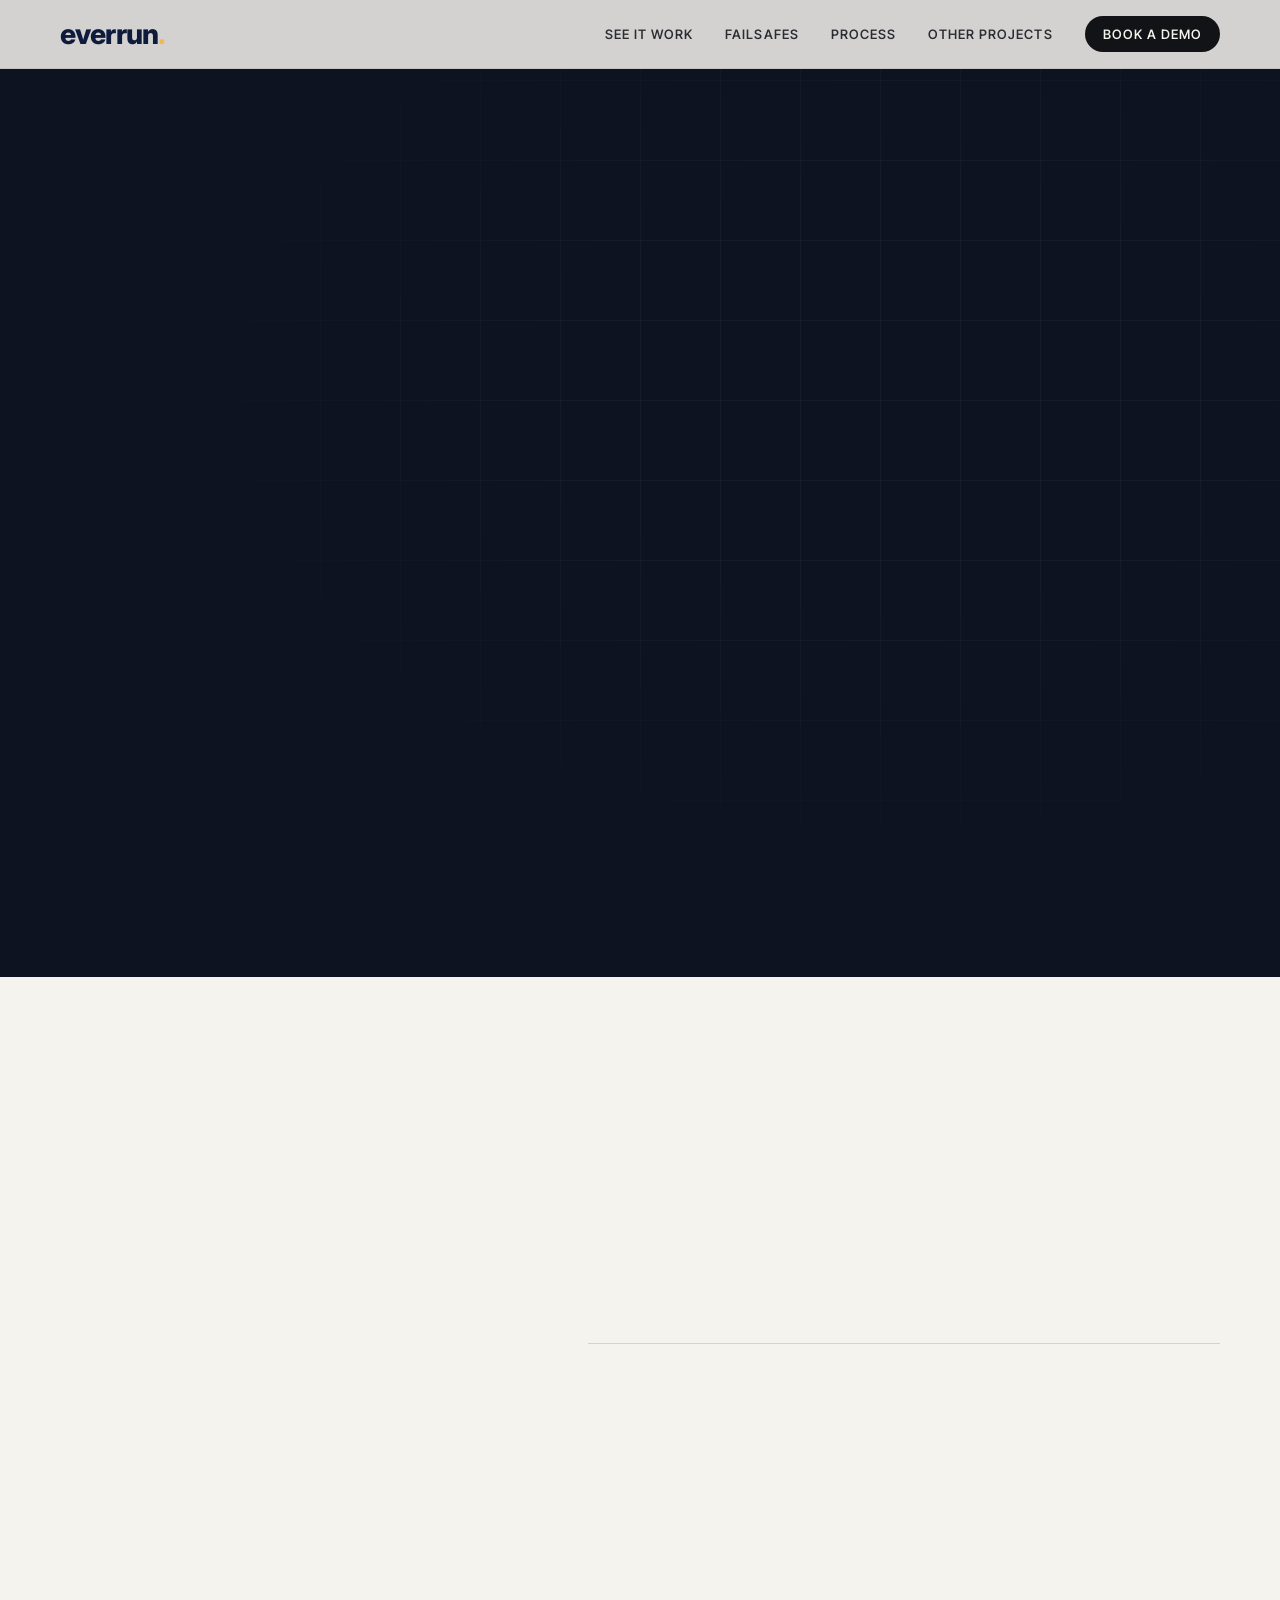
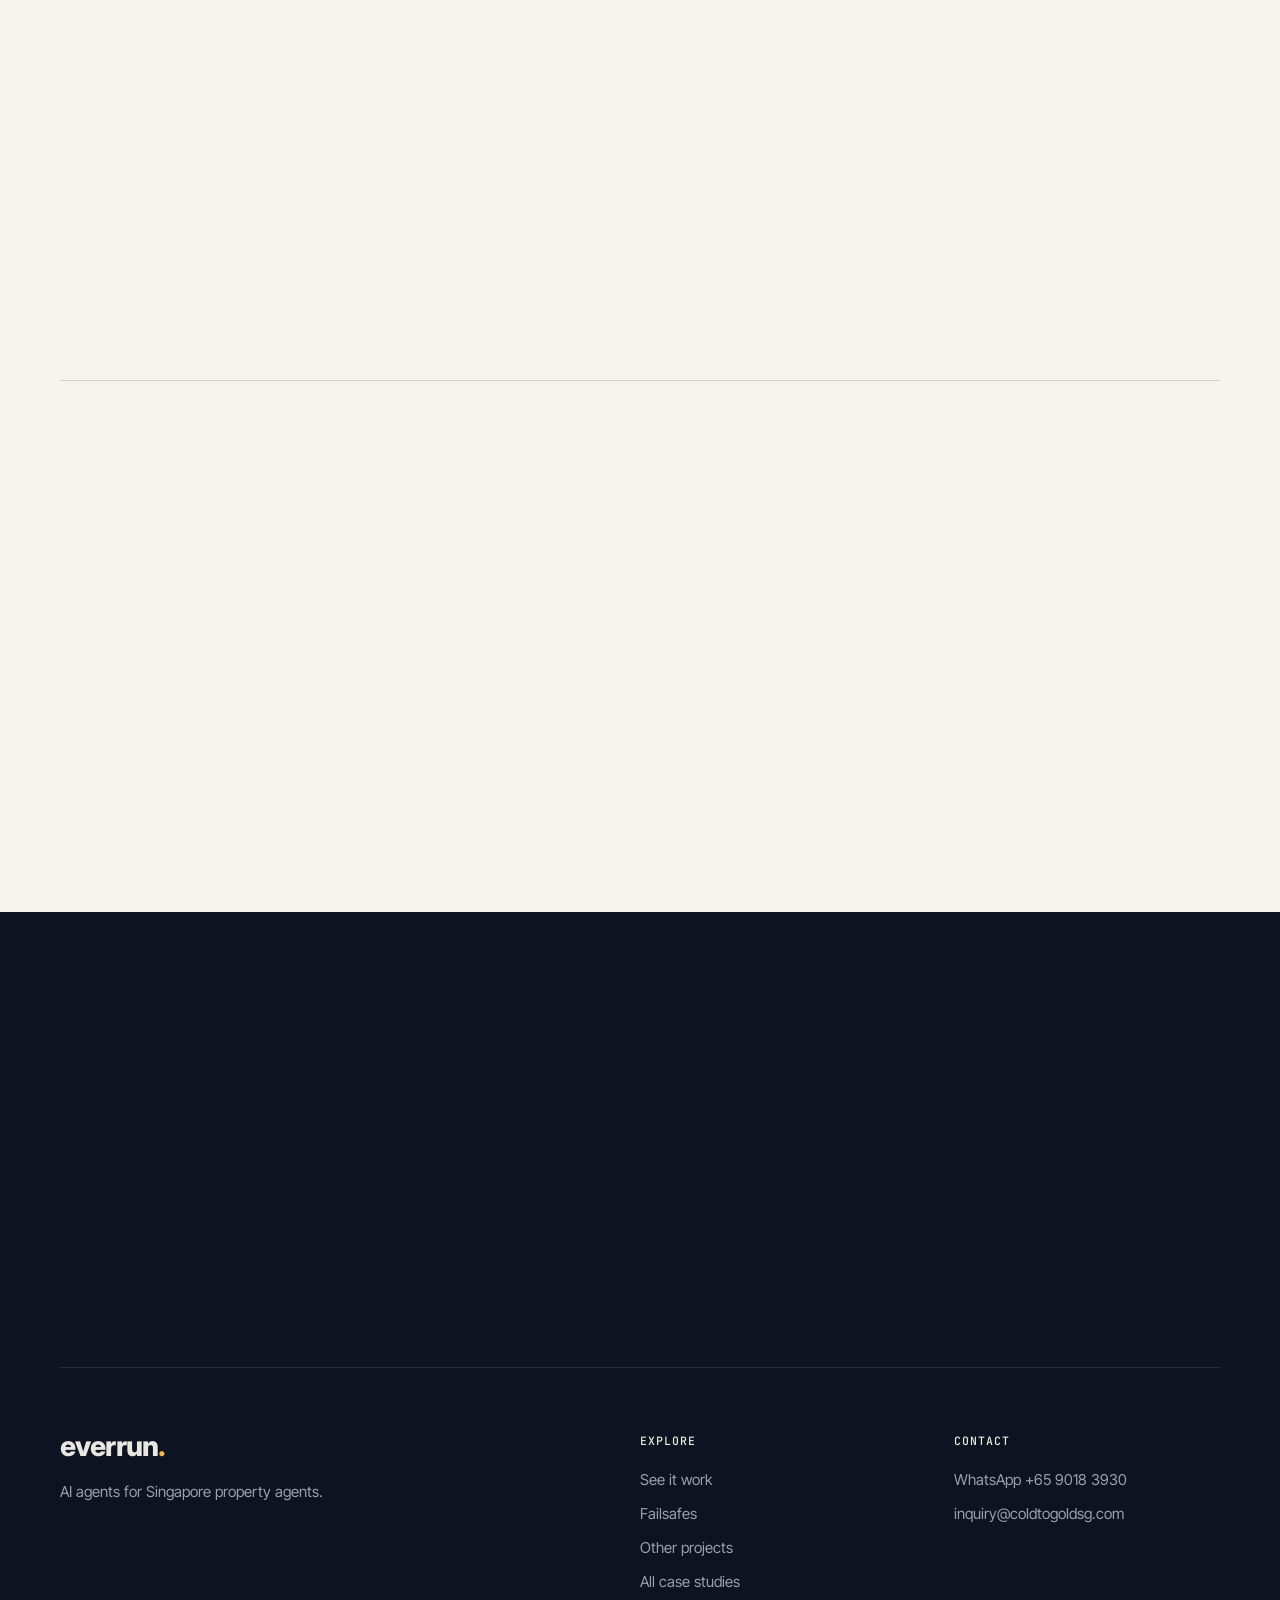
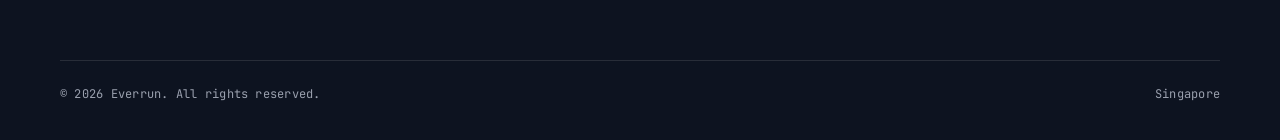
==== commit 6343d60d: "Refocus site on the AI agent for Singapore property agents Homepage now leads with the agent in acti" ====
--- a/index.html
+++ b/index.html
@@ -3,29 +3,29 @@
 <head>
 <meta charset="UTF-8">
 <meta name="viewport" content="width=device-width, initial-scale=1.0">
-<title>Everrun — Your business, on autopilot</title>
-<meta property="og:title" content="Everrun | Your business, running on autopilot">
-<meta property="og:description" content="Everrun builds AI automation systems that help businesses save time and grow.">
+<title>Everrun — AI agents for Singapore property agents</title>
+<meta property="og:title" content="Everrun | An AI that works your leads like a seasoned property agent">
+<meta property="og:description" content="For Singapore property agents: answers buyers in your voice, qualifies them, works out stamp duty, holds your price and books the viewing.">
 <meta property="og:image" content="https://witheverrun.com/assets/og-image.png?v=2">
 <meta property="og:image:width" content="1200">
 <meta property="og:image:height" content="630">
 <meta property="og:url" content="https://witheverrun.com">
 <meta property="og:type" content="website">
 <meta name="twitter:card" content="summary_large_image">
-<meta name="twitter:title" content="Everrun | Your business, running on autopilot">
-<meta name="twitter:description" content="Everrun builds AI automation systems that help businesses save time and grow.">
+<meta name="twitter:title" content="Everrun | An AI that works your leads like a seasoned property agent">
+<meta name="twitter:description" content="For Singapore property agents: answers buyers in your voice, qualifies them, works out stamp duty, holds your price and books the viewing.">
 <meta name="twitter:image" content="https://witheverrun.com/assets/og-image.png?v=2">
-<meta name="description" content="Everrun is a Singapore AI automation agency. We build lead follow-up, voice agents, support assistants, CRM sync and multi-agent systems for growing businesses.">
+<meta name="description" content="Everrun builds AI agents for Singapore property agents. It answers buyer enquiries in your voice, asks the qualifying questions an experienced agent would, works out stamp duty, holds your asking price and books viewings into your calendar.">
 <link rel="icon" href="assets/favicon.ico?v=6" sizes="any">
 <link rel="icon" type="image/png" sizes="512x512" href="assets/favicon-512.png?v=6">
 <link rel="apple-touch-icon" href="assets/apple-touch-icon.png?v=6">
 <link rel="preconnect" href="https://fonts.googleapis.com">
 <link rel="preconnect" href="https://fonts.gstatic.com" crossorigin>
 <link href="https://fonts.googleapis.com/css2?family=Inter:wght@800&family=Inter+Tight:wght@400;500;550;600;650&family=Instrument+Serif:ital@0;1&family=JetBrains+Mono:wght@400;500&display=swap" rel="stylesheet">
-<link rel="stylesheet" href="assets/site.css?v=6">
+<link rel="stylesheet" href="assets/site.css?v=8">
 <style>
   /* ---- HERO ---- */
-  #hero { padding: 168px 0 0; position: relative; overflow: hidden; }
+  #hero { padding: 156px 0 0; position: relative; overflow: hidden; }
   #hero::before {
     content: ''; position: absolute; inset: 0; pointer-events: none;
     background-image:
@@ -35,102 +35,98 @@
     mask-image: radial-gradient(ellipse 80% 70% at 70% 40%, #000 30%, transparent 75%);
     -webkit-mask-image: radial-gradient(ellipse 80% 70% at 70% 40%, #000 30%, transparent 75%);
   }
-  .hero-grid { display: grid; grid-template-columns: 1.15fr 1fr; gap: 72px; align-items: center; position: relative; }
-  #hero .label { margin-bottom: 30px; }
+  .hero-grid { display: grid; grid-template-columns: 1.05fr 1fr; gap: 72px; align-items: center; position: relative; }
   .hero-badge {
     display: inline-flex; align-items: center; gap: 8px; margin-bottom: 26px;
-    padding: 6px 14px 6px 10px; border-radius: 999px;
+    padding: 6px 14px 6px 12px; border-radius: 999px;
     background: rgba(233,231,225,0.08);
     font-size: 14.5px; font-weight: 550; letter-spacing: -0.005em; color: #E9E7E1;
   }
-  .hero-badge .ico { font-size: 15px; line-height: 1; }
   .hero-badge .sep { color: var(--gold-lt); font-size: 18px; line-height: 0; }
-  #hero h1 { color: #F4F2EC; }
-  #hero h1 .serif { font-family: inherit; font-weight: inherit; font-style: normal; letter-spacing: inherit; color: var(--gold-lt); white-space: nowrap; }
+  #hero h1 { color: #F4F2EC; font-size: clamp(42px, 5.6vw, 80px); }
+  #hero h1 .serif { font-family: inherit; font-weight: inherit; font-style: normal; letter-spacing: inherit; color: var(--gold-lt); }
   #hero .actions .btn { text-transform: uppercase; letter-spacing: 0.08em; font-size: 14px; }
-  #hero .lede { margin: 30px 0 42px; max-width: 30em; }
-
-  /* the activity log */
-  .log {
-    background: var(--night-2); border: 1px solid var(--rule-night); border-radius: 14px;
-    box-shadow: 0 40px 80px -40px rgba(0,0,0,0.7);
-    font-family: var(--ff-m); font-size: 13px; overflow: hidden;
-  }
-  .log-head {
-    display: flex; justify-content: space-between; align-items: center; gap: 12px;
-    padding: 14px 20px; border-bottom: 1px solid var(--rule-night);
-    color: var(--on-night-muted); font-size: 11.5px; letter-spacing: 0.04em; text-transform: uppercase;
-  }
-  .log-head .live { display: inline-flex; align-items: center; gap: 8px; color: #8FC9A3; }
-  .log-head .live::before { content: ''; width: 6px; height: 6px; border-radius: 50%; background: currentColor; }
-  .log ol { list-style: none; padding: 8px 0; }
-  .log li {
-    display: grid; grid-template-columns: 52px 1fr; gap: 14px;
-    padding: 12px 20px; line-height: 1.5;
-  }
-  .log li + li { border-top: 1px dashed rgba(233,231,225,0.07); }
-  .log time { color: #6E7584; }
-  .log b { color: var(--on-night); font-weight: 500; display: block; }
-  .log span { color: var(--on-night-muted); font-size: 12.5px; }
-  .log q { color: var(--on-night); quotes: '“' '”'; }
-  .log .ok b { color: var(--gold-lt); white-space: nowrap; }
-  .log-foot {
-    padding: 14px 20px; border-top: 1px solid var(--rule-night);
-    color: #6E7584; font-size: 11.5px;
-  }
+  #hero .lede {
+    margin: 30px 0 40px; max-width: 30em;
+    font-size: clamp(17px, 1.45vw, 19px); line-height: 1.7; letter-spacing: -0.006em;
+    color: #A9AFBD; font-feature-settings: 'ss01', 'cv11';
+    padding-left: 20px; border-left: 1px solid rgba(210,176,114,0.45);
+  }
+  #hero .lede strong { display: block; margin-bottom: 8px; color: #F4F2EC; font-weight: 550; font-size: 1.08em; letter-spacing: -0.015em; line-height: 1.45; }
 
   .hero-stats {
-    margin-top: 112px; border-top: 1px solid var(--rule-night);
+    margin-top: 104px; border-top: 1px solid var(--rule-night);
     display: grid; grid-template-columns: repeat(4, 1fr); position: relative;
   }
   .hero-stats div { padding: 28px 24px 40px 0; }
   .hero-stats div + div { padding-left: 24px; border-left: 1px solid var(--rule-night); }
   .hero-stats strong {
-    display: block; font-weight: 550; font-size: clamp(28px, 3vw, 40px);
-    letter-spacing: -0.035em; color: #F4F2EC; line-height: 1.1;
+    display: block; font-weight: 550; font-size: clamp(24px, 2.4vw, 32px);
+    letter-spacing: -0.03em; color: #F4F2EC; line-height: 1.15;
   }
   .hero-stats span { font-size: 14.5px; color: var(--on-night-muted); }
 
-  .tools {
-    background: var(--night); border-top: 1px solid var(--rule-night);
-    padding: 26px 0; overflow: hidden;
-  }
-  .tools .wrap { display: flex; align-items: center; gap: 40px; flex-wrap: wrap; }
-  .tools .label { flex-shrink: 0; }
-  .tools ul { display: flex; flex-wrap: wrap; gap: 10px 36px; list-style: none; }
-  .tools li { font-weight: 550; font-size: 16px; color: #C4C7CF; letter-spacing: -0.01em; }
-
-  /* ---- ABOUT ---- */
-  .about { display: grid; grid-template-columns: 1fr 1fr; gap: 96px; }
-  .about h2 { margin-top: 22px; }
-  .about h2 .serif { color: var(--gold); }
-  .about-copy > p { font-size: 20px; line-height: 1.55; color: var(--ink-2); margin-bottom: 48px; }
-  .principles { list-style: none; border-top: 1px solid var(--rule); counter-reset: p; }
-  .principles li {
-    counter-increment: p; padding: 26px 0; border-bottom: 1px solid var(--rule);
-    display: grid; grid-template-columns: 56px 1fr; gap: 8px;
-  }
-  .principles li::before {
-    content: counter(p, decimal-leading-zero); font-family: var(--ff-m); font-size: 12.5px; color: var(--gold); padding-top: 4px;
-  }
-  .principles h3 { font-size: 19px; margin-bottom: 6px; }
-  .principles p { color: var(--muted); font-size: 16px; }
-
-  /* ---- SERVICES ---- */
-  .svc-list { list-style: none; border-top: 1px solid var(--rule); }
-  .svc-list li {
-    display: grid; grid-template-columns: 80px 1.1fr 1.4fr; gap: 32px; align-items: baseline;
-    padding: 34px 0; border-bottom: 1px solid var(--rule);
-    transition: background 0.25s, padding 0.25s;
-  }
-  .svc-list .n { font-family: var(--ff-m); font-size: 13px; color: var(--gold); }
-  .svc-list h3 { font-size: clamp(22px, 2.2vw, 28px); letter-spacing: -0.025em; line-height: 1.15; }
-  .svc-list p { color: var(--muted); font-size: 16.5px; }
-  @media (hover: hover) {
-    .svc-list li:hover { background: var(--white); padding-left: 20px; padding-right: 20px; }
-  }
-
-  /* ---- WORK ---- */
+  /* ---- SECTION ACCENTS: gold, same typeface ---- */
+  h2 .serif { font-family: inherit; font-style: normal; font-weight: inherit; letter-spacing: inherit; color: var(--gold); }
+
+  /* ---- THE CONVERSATION ---- */
+  .proof { display: grid; grid-template-columns: minmax(0, 440px) 1fr; gap: 88px; align-items: start; }
+  .phone {
+    background: #0B0B0D; border-radius: 28px; padding: 14px; position: sticky; top: 96px;
+    box-shadow: 0 40px 80px -40px rgba(13,19,32,0.55);
+  }
+  .phone img { width: 100%; height: auto; border-radius: 16px; }
+  .phone img + img { margin-top: 6px; }
+  .notes { list-style: none; counter-reset: n; border-top: 1px solid var(--rule); }
+  .notes li { counter-increment: n; padding: 30px 0 32px 56px; border-bottom: 1px solid var(--rule); position: relative; }
+  .notes li::before { content: counter(n, decimal-leading-zero); position: absolute; left: 0; top: 35px; font-family: var(--ff-m); font-size: 12.5px; color: var(--gold); }
+  .notes h3 { font-size: 21px; letter-spacing: -0.02em; line-height: 1.25; margin-bottom: 8px; }
+  .notes p { color: var(--muted); font-size: 16.5px; max-width: 32em; }
+  .convo-src { margin-top: 28px; font-size: 14px; color: var(--muted); }
+  .fs-grid { display: grid; grid-template-columns: 1fr 1fr; gap: 0 56px; }
+
+  /* ---- BUILD (case study) ---- */
+  .facts {
+    display: grid; grid-template-columns: repeat(4, 1fr);
+    border-top: 1px solid var(--rule); border-bottom: 1px solid var(--rule);
+  }
+  .fact { padding: 24px 24px 26px 0; }
+  .fact + .fact { padding-left: 24px; border-left: 1px solid var(--rule-lt); }
+  .fact-n { font-size: clamp(24px, 2.4vw, 34px); font-weight: 550; letter-spacing: -0.035em; line-height: 1.1; }
+  .fact-l { font-size: 14px; color: var(--muted); margin-top: 6px; }
+  .shots { margin-top: 56px; display: grid; gap: 40px; }
+  .case-body { margin-top: 72px; display: grid; grid-template-columns: 1fr 280px; gap: 80px; }
+  .case-body h3 {
+    font-family: var(--ff-m); font-size: 12px; font-weight: 500; letter-spacing: 0.06em;
+    text-transform: uppercase; color: var(--muted); margin-bottom: 18px;
+  }
+  .points { list-style: none; counter-reset: pt; border-bottom: 1px solid var(--rule-lt); }
+  .points li {
+    counter-increment: pt; position: relative;
+    padding: 18px 0 18px 52px; border-top: 1px solid var(--rule-lt); font-size: 16.5px; color: var(--ink-2);
+  }
+  .points li::before {
+    content: counter(pt, decimal-leading-zero); position: absolute; left: 0; top: 21px;
+    font-family: var(--ff-m); font-size: 12.5px; color: var(--gold);
+  }
+  .points b { font-weight: 600; color: var(--ink); }
+  .stack { list-style: none; display: flex; flex-wrap: wrap; gap: 8px; }
+  .stack li {
+    font-size: 13.5px; font-weight: 500; padding: 6px 12px; border-radius: 999px;
+    border: 1px solid var(--rule); background: var(--white);
+  }
+  .note { margin-top: 24px; font-size: 14px; color: var(--muted); line-height: 1.5; }
+  .case-body h3.fs-head { margin-top: 56px; }
+
+  /* ---- PROCESS ---- */
+  .steps { list-style: none; display: grid; grid-template-columns: repeat(3, 1fr); gap: 0; border-top: 1px solid var(--rule-night); }
+  .steps li { padding: 36px 40px 8px 0; }
+  .steps li + li { padding-left: 40px; border-left: 1px solid var(--rule-night); }
+  .steps .when { font-family: var(--ff-m); font-size: 12px; letter-spacing: 0.05em; text-transform: uppercase; color: var(--gold-lt); white-space: nowrap; }
+  .steps h3 { font-size: 34px; letter-spacing: -0.035em; margin: 56px 0 14px; color: #F4F2EC; }
+  .steps p { color: var(--on-night-muted); font-size: 16px; max-width: 32ch; }
+
+  /* ---- OTHER PROJECTS ---- */
   .feature {
     display: grid; grid-template-columns: 1.4fr 1fr; gap: 0; text-decoration: none;
     background: var(--night); color: var(--on-night); border-radius: 16px; overflow: hidden;
@@ -161,77 +157,45 @@
     .work-rows a:hover .go { transform: translateX(4px); color: var(--gold); }
   }
 
-  /* ---- PROCESS ---- */
-  .steps { list-style: none; display: grid; grid-template-columns: repeat(3, 1fr); gap: 0; border-top: 1px solid var(--rule-night); }
-  .steps li { padding: 36px 40px 8px 0; }
-  .steps li + li { padding-left: 40px; border-left: 1px solid var(--rule-night); }
-  .steps .when { font-family: var(--ff-m); font-size: 12px; letter-spacing: 0.05em; text-transform: uppercase; color: var(--gold-lt); white-space: nowrap; }
-  .steps h3 { font-size: 34px; letter-spacing: -0.035em; margin: 56px 0 14px; color: #F4F2EC; }
-  .steps p { color: var(--on-night-muted); font-size: 16px; max-width: 30ch; }
-
-  /* ---- PRICING ---- */
-  .plans { display: grid; grid-template-columns: repeat(3, 1fr); gap: 20px; align-items: stretch; }
-  .plan {
-    background: var(--white); border: 1px solid var(--rule-lt); border-radius: 16px;
-    padding: 36px 32px 32px; display: flex; flex-direction: column;
-  }
-  .plan-top { display: flex; justify-content: space-between; align-items: baseline; gap: 12px; }
-  .plan h3 { font-size: 26px; letter-spacing: -0.03em; }
-  .plan .badge { font-family: var(--ff-m); font-size: 11px; letter-spacing: 0.05em; text-transform: uppercase; color: var(--ink); background: var(--gold-lt); padding: 4px 9px; border-radius: 999px; }
-  .plan-for { font-size: 15.5px; color: var(--muted); margin: 8px 0 28px; }
-  .plan ul { list-style: none; margin-bottom: 32px; flex: 1; }
-  .plan li { font-size: 15px; padding: 11px 0 11px 26px; border-top: 1px solid var(--rule-lt); position: relative; }
-  .plan li::before {
-    content: ''; position: absolute; left: 3px; top: 18px; width: 9px; height: 5px;
-    border-left: 1.5px solid var(--gold); border-bottom: 1.5px solid var(--gold); transform: rotate(-45deg);
-  }
-  .plan .btn { justify-content: center; }
-  .plan.featured { background: var(--night); color: var(--on-night); border-color: var(--night); }
-  .plan.featured .plan-for { color: var(--on-night-muted); }
-  .plan.featured li { border-color: var(--rule-night); }
-  .plan.featured li::before { border-color: var(--gold-lt); white-space: nowrap; }
-  .pricing-note { margin-top: 28px; font-size: 15px; color: var(--muted); text-align: center; }
-
   @media (max-width: 1080px) {
     .hero-grid { grid-template-columns: 1fr; gap: 56px; }
-    .log { max-width: 560px; }
+    .chat { max-width: 560px; }
   }
   @media (max-width: 960px) {
     #hero { padding-top: 136px; }
     .hero-stats { margin-top: 80px; grid-template-columns: 1fr 1fr; }
     .hero-stats div:nth-child(3) { padding-left: 0; border-left: 0; }
     .hero-stats div:nth-child(n+3) { border-top: 1px solid var(--rule-night); }
-    .about { grid-template-columns: 1fr; gap: 48px; }
-    .svc-list li { grid-template-columns: 56px 1fr; gap: 8px 16px; }
-    .svc-list li p { grid-column: 2; }
+    .proof { grid-template-columns: 1fr; gap: 48px; }
+    .phone { position: static; max-width: 420px; margin: 0 auto; }
+    .fs-grid { grid-template-columns: 1fr; }
+    .fs-grid .points + .points li:first-child { border-top: 0; }
+    .facts { grid-template-columns: 1fr 1fr; }
+    .fact:nth-child(3) { padding-left: 0; border-left: 0; }
+    .fact:nth-child(n+3) { border-top: 1px solid var(--rule-lt); }
+    .case-body { grid-template-columns: 1fr; gap: 40px; }
+    .steps { grid-template-columns: 1fr; }
+    .steps li, .steps li + li { padding: 28px 0 32px; border-left: 0; }
+    .steps li + li { border-top: 1px solid var(--rule-night); }
+    .steps h3 { margin-top: 16px; }
     .feature { grid-template-columns: 1fr; }
     .feature figure { padding: 28px 28px 0; }
     .feature-copy { padding: 32px 28px 36px; }
     .work-rows a { grid-template-columns: 1fr 32px; gap: 8px 16px; }
-    .work-rows .tag { grid-column: 1; }
-    .work-rows h3, .work-rows p { grid-column: 1; }
+    .work-rows .tag, .work-rows h3, .work-rows p { grid-column: 1; }
     .work-rows .go { grid-row: 1 / span 3; grid-column: 2; align-self: center; }
-    .steps { grid-template-columns: 1fr; }
-    .steps li, .steps li + li { padding: 28px 0 32px; border-left: 0; }
-    .steps li + li { border-top: 1px solid var(--rule-night); }
-    .steps h3 { margin-top: 16px; }
-    .plans { grid-template-columns: 1fr; max-width: 520px; margin: 0 auto; }
   }
   @media (max-width: 600px) {
-    #hero { padding-top: 120px; }
-    .log li { grid-template-columns: 44px 1fr; gap: 10px; padding: 11px 16px; }
-    .log-head, .log-foot { padding-left: 16px; padding-right: 16px; }
+    #hero { padding-top: 116px; }
     .hero-stats div { padding: 22px 12px 26px 0; }
     .hero-stats div + div { padding-left: 16px; }
     .hero-stats div:nth-child(3) { padding-left: 0; }
-    .tools .wrap { gap: 16px; }
-    .tools ul { gap: 8px 22px; }
-    .tools li { font-size: 14.5px; }
-    .about-copy > p { font-size: 18px; }
-    .principles li { grid-template-columns: 40px 1fr; }
-    .svc-list li { grid-template-columns: 1fr; padding: 28px 0; }
-    .svc-list li p { grid-column: 1; }
-    .plan { padding: 30px 24px 26px; }
+    .notes li { padding-left: 42px; }
+    .phone { border-radius: 22px; padding: 10px; }
+    .fact { padding: 18px 12px 20px 0; }
+    .fact + .fact { padding-left: 14px; }
+    .fact:nth-child(3) { padding-left: 0; }
+    .points li { padding-left: 40px; font-size: 16px; }
   }
 </style>
 </head>
@@ -242,12 +206,11 @@
     <a href="#" class="wordmark" aria-label="Everrun home">everrun<span class="wm-dot">.</span></a>
     <button class="nav-toggle" aria-label="Menu" aria-expanded="false"><span></span></button>
     <ul class="nav-links">
-      <li><a href="#about">About</a></li>
-      <li><a href="#services">Services</a></li>
-      <li><a href="#work">Work</a></li>
+      <li><a href="#conversation">See it work</a></li>
+      <li><a href="#failsafes">Failsafes</a></li>
       <li><a href="#process">Process</a></li>
-      <li><a href="#pricing">Pricing</a></li>
-      <li><a href="#contact" class="nav-cta">Book a call</a></li>
+      <li><a href="#projects">Other projects</a></li>
+      <li><a href="#contact" class="nav-cta">Book a demo</a></li>
     </ul>
   </div>
 </nav>
@@ -256,91 +219,121 @@
   <div class="wrap">
     <div class="hero-grid">
       <div>
-        <p class="hero-badge fi"><span class="ico" aria-hidden="true">⚡</span>AI Automation Agency <span class="sep">&bull;</span> Based in Singapore</p>
-        <h1 class="fi">Your business,<br>running <span class="serif">on autopilot.</span></h1>
-        <p class="lede fi">AI agents that reply to every lead in under 60 seconds, follow up until they book and keep your CRM spotless, 24/7. Your team just closes the deals.</p>
+        <p class="hero-badge fi">AI for property agents <span class="sep">&bull;</span> Singapore</p>
+        <h1 class="fi">Works your leads like a <span class="serif">seasoned agent.</span></h1>
+        <p class="lede fi"><strong>An AI agent that answers your buyers the way you would.</strong>Straight to the point. It checks MOP and whether they're selling first, works out stamp duty, holds your asking price and books the viewing. The offer comes to you.</p>
         <div class="actions fi">
-          <a href="https://wa.me/6590183930" class="btn btn-gold">Automate My Business <span class="arr">&rarr;</span></a>
-          <a href="work.html" class="btn btn-ghost">See Our Case Studies</a>
+          <a href="https://wa.me/6590183930?text=Hi%20Everrun%2C%20I%27m%20a%20property%20agent%20and%20I%27d%20like%20a%20demo%20of%20the%20AI%20agent." class="btn btn-gold">Book a demo <span class="arr">&rarr;</span></a>
+          <a href="#conversation" class="btn btn-ghost">Read a real chat</a>
         </div>
       </div>
 
-      <div class="log fi" aria-label="Example of an enquiry being handled automatically">
-        <div class="log-head"><span>Property enquiry &middot; 10:04 pm</span><span class="live">Running</span></div>
-        <ol>
-          <li><time>22:04</time><div><b>New enquiry from website form</b><span>Buying &middot; 3-room HDB &middot; Tampines &middot; Budget S$600k</span></div></li>
-          <li class="ok"><time>22:04</time><div><b>WhatsApp reply sent in 41 seconds</b><span><q>Hi Rachel, thanks for reaching out about a 3-room in Tampines. Pick a time that suits you here.</q></span></div></li>
-          <li><time>22:04</time><div><b>Lead saved to CRM</b><span>Status: New &middot; Owner: Agent Tan</span></div></li>
-          <li><time>22:05</time><div><b>Agent alerted on Telegram</b><span>Full summary, ready for the morning</span></div></li>
-          <li><time>09:00</time><div><b>Follow-up scheduled</b><span>Sent tomorrow if no viewing is booked</span></div></li>
-        </ol>
-        <div class="log-foot">Illustrative example based on our real estate lead pipeline</div>
+      <div class="chat fi" aria-label="Test conversation between a buyer and the AI agent">
+        <div class="chat-head">
+          <span class="chat-av" aria-hidden="true">A</span>
+          <div><b>Alex Tan &middot; Property Agent</b><small>Replies by Everrun</small></div>
+          <span class="live">Online</span>
+        </div>
+        <div class="chat-body">
+          <div class="bub out">Hi, is the 2-bed near Dakota still available?<time>6:47 pm</time></div>
+          <div class="bub in">Hi, yes, it's still available. Brand-new 99-year leasehold 2-bed, 2-bath plus study, 775 sqft, asking $2.3m. Dakota MRT is about a 5-minute walk, with two primary schools within 1km. I can show you around Tue at 6:30pm or Wed at 12:30pm. Would either suit you?<time>6:48 pm</time></div>
+          <div class="bub out">Maybe, but first, we're a family of 4 upgrading from an HDB in Tampines. Is it suitable for us?<time>6:48 pm</time></div>
+          <div class="bub in">It could work for four if the kids are happy sharing a bedroom, though it may feel tight as they get older. Have you completed your HDB's MOP? And are you planning to sell your Tampines flat before buying, or buy first?<time>6:49 pm</time></div>
+        </div>
+        <div class="chat-foot">From a test chat with our prototype. Names removed.</div>
       </div>
     </div>
 
     <div class="hero-stats fi">
-      <div><strong>&lt; 60 sec</strong><span>to answer a new enquiry</span></div>
-      <div><strong>~2 weeks</strong><span>from first call to live</span></div>
-      <div><strong>24 / 7</strong><span>replies, nights and weekends</span></div>
-      <div><strong>100%</strong><span>yours: your accounts, your data</span></div>
+      <div><strong>24 / 7</strong><span>replies, including the 11 pm enquiries</span></div>
+      <div><strong>Checked twice</strong><span>a second AI verifies every reply</span></div>
+      <div><strong>Your calendar</strong><span>viewings booked into your free slots</span></div>
+      <div><strong>Your call</strong><span>offers and negotiation come to you</span></div>
     </div>
   </div>
 </header>
 
-<div class="tools">
-  <div class="wrap">
-    <span class="label">Built on</span>
-    <ul>
-      <li>n8n</li><li>OpenAI</li><li>Make.com</li><li>WhatsApp</li><li>Vapi</li><li>Twilio</li><li>Airtable</li><li>Shopify</li>
-    </ul>
-  </div>
-</div>
-
-<section id="about" class="section">
-  <div class="wrap about">
-    <div class="fi">
-      <p class="label">About the agency</p>
-      <h2>Automation that fits how your business <span class="serif">already</span> works.</h2>
-    </div>
-    <div class="about-copy fi">
-      <p>Everrun is a small AI automation agency in Singapore. We connect your leads, customers and tools so enquiries get answered, follow-ups happen and records stay accurate, without anyone having to chase them.</p>
-      <ol class="principles">
-        <li><div><h3>Start where the time goes</h3><p>We begin with the one task that costs your team the most hours, and fix that first.</p></div></li>
-        <li><div><h3>Stick to the facts</h3><p>Our AI answers from your own information, checks itself before it speaks and leaves the important decisions to a person.</p></div></li>
-        <li><div><h3>You own everything</h3><p>Every system runs on your own accounts, with clear documentation. If something shouldn't be automated, we'll tell you.</p></div></li>
-      </ol>
-    </div>
-  </div>
-</section>
-
-<section id="services" class="section tint">
+<section id="conversation" class="section">
   <div class="wrap">
     <div class="sec-head">
       <div class="fi">
-        <p class="label">Services</p>
-        <h2>What we build</h2>
-      </div>
-      <p class="fi">Every project starts with one job your team does by hand, and ends with a system that does it for them.</p>
-    </div>
-    <ol class="svc-list">
-      <li class="fi"><span class="n">01</span><h3>WhatsApp replies and follow-up</h3><p>Every new enquiry gets an answer straight away, a reminder the next day if they haven't booked, and a booking link when they're ready.</p></li>
-      <li class="fi"><span class="n">02</span><h3>AI phone assistants</h3><p>An assistant that calls new leads, asks your questions, tries again when nobody picks up and records how each call went.</p></li>
-      <li class="fi"><span class="n">03</span><h3>Lead tracking</h3><p>Website forms, ads and WhatsApp all feed into one list, with a status, an owner and a next step for every lead.</p></li>
-      <li class="fi"><span class="n">04</span><h3>Online store messages</h3><p>Abandoned cart reminders, thank-you messages, review requests and back-in-stock alerts, sent automatically.</p></li>
-      <li class="fi"><span class="n">05</span><h3>Records that update themselves</h3><p>Your customer records and reports stay up to date as leads move along, so the numbers are right without manual checking.</p></li>
-      <li class="fi"><span class="n">06</span><h3>Teams of AI assistants</h3><p>Several AI assistants sharing one larger task, each limited to its own information, with checks on what they say and a person signing off at the end.</p></li>
-    </ol>
+        <p class="label">See it work</p>
+        <h2>One buyer, <span class="serif">seven minutes</span></h2>
+      </div>
+      <p class="fi">Screenshots from a test chat with our prototype, from the first message to a booked viewing and an offer on the table. Alongside it: what an experienced agent would notice.</p>
+    </div>
+
+    <div class="proof">
+      <div class="phone fi">
+        <img src="assets/work/agent-chat-1.jpg" alt="Chat screenshot: the buyer asks if the unit is available, the agent replies with tenure, size, price, MRT, schools and two viewing times, then qualifies a family of four upgrading from an HDB and works out PR stamp duty in two scenarios" width="736" height="1178" loading="lazy">
+        <img src="assets/work/agent-chat-2.jpg" alt="Chat screenshot continued: the agent holds the asking price, takes a $2.1m offer to pass to the owner, and confirms a viewing booking" width="736" height="630" loading="lazy">
+      </div>
+
+      <ol class="notes">
+        <li class="fi"><h3>Answers, then asks for the viewing.</h3><p>Everything a buyer wants in the first reply: tenure, layout, price, MRT, schools and why this unit is good. Then two real times, taken from the agent's free calendar slots.</p></li>
+        <li class="fi"><h3>Honest, then qualifies.</h3><p>It doesn't oversell a 2-bed to a family of four. Then it asks the two questions that decide an upgrader's timeline: is the MOP done, and are they selling first?</p></li>
+        <li class="fi"><h3>Does the maths both ways.</h3><p>A PR upgrader pays very different ABSD depending on whether the HDB is sold first: 5% or 30%. It gives both figures, marks them as estimates and keeps qualifying.</p></li>
+        <li class="fi"><h3>Holds the price.</h3><p>It never guesses or reveals the owner's bottom line. It asks for the buyer's number instead.</p></li>
+        <li class="fi"><h3>Takes the offer, passes it on.</h3><p>The offer is logged and flagged to the agent straight away. Negotiation stays with a person.</p></li>
+        <li class="fi"><h3>Books it.</h3><p>The viewing goes into the agent's calendar and the buyer gets a one-line confirmation, with the offer in it.</p></li>
+      </ol>
+    </div>
+    <p class="convo-src fi">Test conversation with our prototype. Stamp duty figures are estimates.</p>
   </div>
 </section>
 
-<section id="work" class="section">
+<section id="failsafes" class="section tint">
   <div class="wrap">
     <div class="sec-head">
       <div class="fi">
-        <p class="label">Selected work</p>
-        <h2>Systems we've <span class="serif">shipped</span></h2>
-      </div>
-      <p class="fi">Real builds, with screenshots and the details of how each one works.</p>
+        <p class="label">Failsafes</p>
+        <h2>What if something <span class="serif">goes wrong?</span></h2>
+      </div>
+      <p class="fi">It's the first thing agents ask us. Your name is on every message, so these safety nets are built in from day one.</p>
+    </div>
+    <div class="fs-grid">
+      <ol class="points fi">
+        <li><b>It tries again first.</b> If the AI service has a hiccup, the reply is retried automatically before anything else happens.</li>
+        <li><b>A safe reply, never silence.</b> If a reply still can't be used, the buyer gets a short "let me check and get back to you shortly", and you get an alert to step in.</li>
+        <li><b>Every reply is checked twice.</b> A second AI reviews each reply against your listings before it's sent. Anything wrong is corrected, never sent as it was.</li>
+        <li><b>No double bookings.</b> If a buyer asks for a time you're not free, it doesn't book it. The viewing is passed to you to arrange.</li>
+      </ol>
+      <ol class="points fi" start="5" style="counter-reset: pt 4">
+        <li><b>You can take over at any time.</b> Step into any chat whenever you want, and the AI stops replying to that buyer until you hand it back.</li>
+        <li><b>Sensitive topics come to you.</b> Offers, co-broke terms, complaints and anything legal are passed straight to you.</li>
+        <li><b>Everything is on record.</b> Every message in and out is saved to your own sheet, so you can see exactly what was said and when.</li>
+        <li><b>Your setup is separate.</b> Every agent runs on their own copy, with their own listings and calendar. A problem elsewhere never touches yours.</li>
+      </ol>
+    </div>
+    <p class="convo-src fi"><a class="link" href="work.html#agent">Technical write-up, with the workflow &rarr;</a></p>
+  </div>
+</section>
+
+<section id="process" class="section on-night">
+  <div class="wrap">
+    <div class="sec-head">
+      <div class="fi">
+        <p class="label">Process</p>
+        <h2>From first call to live in about <span class="serif" style="color:var(--gold-lt)">two weeks</span></h2>
+      </div>
+      <p class="fi" style="color:var(--on-night-muted)">We do the setup. You give us what's already on your phone, and we'll quote at the end of the first call.</p>
+    </div>
+    <ol class="steps">
+      <li class="fi"><span class="when">Day 1</span><h3>Demo</h3><p>A 20-minute call. Send us one of your listings and we'll show you the agent handling buyer questions about it.</p></li>
+      <li class="fi"><span class="when">Week 1</span><h3>Build</h3><p>You send your listings (PropertyGuru links are fine), 10 to 20 of your real WhatsApp messages and your rules. We set it up to sound like you.</p></li>
+      <li class="fi"><span class="when">Week 2</span><h3>Go live</h3><p>You test it with your hardest buyer questions until you're happy. Then it goes live, and we keep tuning it from real chats.</p></li>
+    </ol>
+  </div>
+</section>
+
+<section id="projects" class="section">
+  <div class="wrap">
+    <div class="sec-head">
+      <div class="fi">
+        <p class="label">Other projects</p>
+        <h2>Other systems we've <span class="serif">shipped</span></h2>
+      </div>
+      <p class="fi">Before we focused on property, we built automation for procurement, healthcare, e-commerce and enterprise teams. Real builds, with screenshots and the details of how each one works.</p>
     </div>
 
     <a href="work.html#negotiation" class="feature fi">
@@ -349,7 +342,7 @@
       </figure>
       <div class="feature-copy">
         <div>
-          <p class="label plain">Featured &middot; Procurement</p>
+          <p class="label plain">Procurement &middot; Multi-agent</p>
           <h3>Two AI agents negotiate a supply deal</h3>
           <p>Each agent can only see its own company's data. Every message is fact-checked before it's sent, and no deal goes through without the owner's approval.</p>
         </div>
@@ -360,91 +353,20 @@
     <ul class="work-rows">
       <li class="fi"><a href="work.html#lifecycle"><span class="tag">Enterprise</span><h3>Lead-to-support automation</h3><p>One system takes every enquiry from first contact through sales, support and billing.</p><span class="go">&rarr;</span></a></li>
       <li class="fi"><a href="work.html#voice"><span class="tag">Healthcare</span><h3>AI phone follow-up for a clinic</h3><p>New enquiries get a personal message and a call within minutes.</p><span class="go">&rarr;</span></a></li>
-      <li class="fi"><a href="work.html#property"><span class="tag">Real estate</span><h3>Lead pipeline for property agents</h3><p>WhatsApp replies within a minute, instant agent alerts and automatic follow-up.</p><span class="go">&rarr;</span></a></li>
+      <li class="fi"><a href="work.html#property"><span class="tag">Real estate</span><h3>Lead pipeline for property agents</h3><p>Our first property build: WhatsApp replies within a minute, agent alerts and automatic follow-up.</p><span class="go">&rarr;</span></a></li>
       <li class="fi"><a href="work.html#support"><span class="tag">Shopify app</span><h3>Zypher, AI support for online stores</h3><p>Answers customer questions from each store's own policies and pages.</p><span class="go">&rarr;</span></a></li>
     </ul>
   </div>
 </section>
 
-<section id="process" class="section on-night">
-  <div class="wrap">
-    <div class="sec-head">
-      <div class="fi">
-        <p class="label">Process</p>
-        <h2>From first call to live in about <span class="serif" style="color:var(--gold-lt)">two weeks</span></h2>
-      </div>
-      <p class="fi" style="color:var(--on-night-muted)">No long discovery phase and no endless back-and-forth. One clear goal, built and tested on your own accounts.</p>
-    </div>
-    <ol class="steps">
-      <li class="fi"><span class="when">Day 1</span><h3>Review</h3><p>A 20-minute call to understand how enquiries move through your business and find the step that costs the most time.</p></li>
-      <li class="fi"><span class="when">Week 1</span><h3>Build</h3><p>We connect your tools, set up the AI and test it on real examples until it handles the awkward cases.</p></li>
-      <li class="fi"><span class="when">Week 2</span><h3>Handover</h3><p>It goes live on your accounts with simple instructions for your team, and we stay on hand for support.</p></li>
-    </ol>
-  </div>
-</section>
-
-<section id="pricing" class="section tint">
-  <div class="wrap">
-    <div class="sec-head">
-      <div class="fi">
-        <p class="label">Pricing</p>
-        <h2>Simple monthly plans</h2>
-      </div>
-      <p class="fi">Building, support and upkeep are billed monthly. We'll give you a quote once we understand what you need, usually at the end of the first call.</p>
-    </div>
-    <div class="plans">
-      <div class="plan fi">
-        <div class="plan-top"><h3>Starter</h3></div>
-        <p class="plan-for">One task, done properly.</p>
-        <ul>
-          <li>1 automated workflow</li>
-          <li>Connects up to 2 of your tools</li>
-          <li>WhatsApp or email</li>
-          <li>Simple lead list in Airtable</li>
-          <li>7 days of support after launch</li>
-        </ul>
-        <a href="https://wa.me/6590183930" class="btn btn-ghost">Ask about Starter</a>
-      </div>
-      <div class="plan featured fi">
-        <div class="plan-top"><h3>Pro Suite</h3><span class="badge">Most chosen</span></div>
-        <p class="plan-for">Your whole lead flow, start to finish.</p>
-        <ul>
-          <li>Up to 3 automated workflows</li>
-          <li>Connects up to 5 of your tools</li>
-          <li>WhatsApp, email and customer records</li>
-          <li>AI-written replies</li>
-          <li>Full lead tracking in Airtable</li>
-          <li>Calendly booking</li>
-          <li>14 days of support after launch</li>
-        </ul>
-        <a href="https://wa.me/6590183930" class="btn btn-gold">Ask about Pro Suite</a>
-      </div>
-      <div class="plan fi">
-        <div class="plan-top"><h3>Agency</h3></div>
-        <p class="plan-for">Everything, including phone calls.</p>
-        <ul>
-          <li>Review of all your tools and processes</li>
-          <li>No fixed limit on workflows</li>
-          <li>AI phone assistant</li>
-          <li>WhatsApp, email, records and phone</li>
-          <li>Custom AI instructions</li>
-          <li>Team training and documentation</li>
-          <li>30 days of priority support</li>
-        </ul>
-        <a href="https://wa.me/6590183930" class="btn btn-ghost">Ask about Agency</a>
-      </div>
-    </div>
-  </div>
-</section>
-
 <section id="contact" class="cta on-night">
   <div class="wrap cta-inner">
-    <h2 class="fi">Let's look at <span class="serif">your</span> workflow.</h2>
+    <h2 class="fi">See it answer <span class="serif">your</span> listing.</h2>
     <div class="fi">
-      <p>Book a free 20-minute call. We'll look at one process and tell you honestly what we'd automate, and what we'd leave alone.</p>
+      <p>Send us one of your listings. On a free 20-minute demo, we'll show you the agent handling buyer questions about it, from the first message to a booked viewing.</p>
       <div class="actions">
-        <a href="https://wa.me/6590183930" class="btn btn-gold">WhatsApp us <span class="arr">&rarr;</span></a>
-        <a href="mailto:inquiry@coldtogoldsg.com" class="btn btn-ghost">Email us</a>
+        <a href="https://wa.me/6590183930?text=Hi%20Everrun%2C%20I%27m%20a%20property%20agent%20and%20I%27d%20like%20a%20demo%20of%20the%20AI%20agent." class="btn btn-gold">WhatsApp us <span class="arr">&rarr;</span></a>
+        <a href="mailto:inquiry@coldtogoldsg.com?subject=Demo%20of%20the%20Everrun%20property%20agent" class="btn btn-ghost">Email us</a>
       </div>
     </div>
   </div>
@@ -455,15 +377,15 @@
     <div class="ft-grid">
       <div class="ft-brand">
         <a href="#" class="wordmark">everrun<span class="wm-dot">.</span></a>
-        <p>AI automation for growing businesses. Based in Singapore.</p>
+        <p>AI agents for Singapore property agents.</p>
       </div>
       <div class="ft-col">
         <h4>Explore</h4>
         <ul>
-          <li><a href="#about">About</a></li>
-          <li><a href="#services">Services</a></li>
-          <li><a href="#pricing">Pricing</a></li>
-          <li><a href="work.html">Our work</a></li>
+          <li><a href="#conversation">See it work</a></li>
+          <li><a href="#failsafes">Failsafes</a></li>
+          <li><a href="#projects">Other projects</a></li>
+          <li><a href="work.html">All case studies</a></li>
         </ul>
       </div>
       <div class="ft-col">
--- a/assets/site.css
+++ b/assets/site.css
@@ -233,3 +233,48 @@
 
 /* new wordmark: no gap before the dot */
 .wordmark, footer .wordmark { gap: 0; }
+
+/* ---- CHAT MOCK (property agent) ---- */
+.chat {
+  background: var(--night-2); border: 1px solid var(--rule-night); border-radius: 16px;
+  box-shadow: 0 40px 80px -40px rgba(0,0,0,0.7); overflow: hidden; color: var(--on-night);
+}
+.chat-head {
+  display: flex; align-items: center; gap: 12px; padding: 14px 18px;
+  border-bottom: 1px solid var(--rule-night);
+}
+.chat-av {
+  width: 34px; height: 34px; border-radius: 50%; flex-shrink: 0;
+  background: var(--gold-lt); color: var(--ink); font-weight: 650; font-size: 14px;
+  display: grid; place-items: center;
+}
+.chat-head b { display: block; font-size: 14.5px; font-weight: 600; color: #F4F2EC; line-height: 1.2; }
+.chat-head small { font-family: var(--ff-m); font-size: 11px; color: var(--on-night-muted); letter-spacing: 0.03em; }
+.chat-head .live { margin-left: auto; font-family: var(--ff-m); font-size: 11px; letter-spacing: 0.04em; text-transform: uppercase; color: #8FC9A3; display: inline-flex; align-items: center; gap: 7px; }
+.chat-head .live::before { content: ''; width: 6px; height: 6px; border-radius: 50%; background: currentColor; }
+.chat-body { padding: 18px; display: flex; flex-direction: column; gap: 10px; }
+.bub {
+  max-width: 86%; padding: 10px 13px 8px; border-radius: 12px; font-size: 14.5px; line-height: 1.45;
+}
+.bub time { display: block; text-align: right; font-family: var(--ff-m); font-size: 10.5px; margin-top: 4px; opacity: 0.6; }
+.bub.in { align-self: flex-start; background: rgba(233,231,225,0.08); border-top-left-radius: 4px; }
+.bub.out { align-self: flex-end; background: #1F3B33; border-top-right-radius: 4px; }
+.chat-event {
+  align-self: center; font-family: var(--ff-m); font-size: 11.5px; letter-spacing: 0.02em;
+  color: var(--gold-lt); background: rgba(210,176,114,0.1); border: 1px solid rgba(210,176,114,0.25);
+  padding: 6px 12px; border-radius: 999px; text-align: center;
+}
+.card-lead {
+  margin: 0 18px 18px; padding: 14px 16px; border-radius: 12px;
+  border: 1px dashed rgba(233,231,225,0.18); font-size: 13.5px; color: var(--on-night-muted);
+}
+.card-lead .hd { font-family: var(--ff-m); font-size: 11px; letter-spacing: 0.05em; text-transform: uppercase; color: var(--on-night); display: flex; justify-content: space-between; gap: 12px; margin-bottom: 8px; }
+.card-lead .hot { color: #E8A07A; }
+.card-lead p { line-height: 1.5; }
+.card-lead p + p { margin-top: 4px; }
+.chat-foot { padding: 12px 18px; border-top: 1px solid var(--rule-night); font-family: var(--ff-m); font-size: 11px; color: #6E7584; }
+@media (max-width: 600px) {
+  .chat-body { padding: 14px; }
+  .bub { max-width: 92%; font-size: 14px; }
+  .card-lead { margin: 0 14px 14px; }
+}
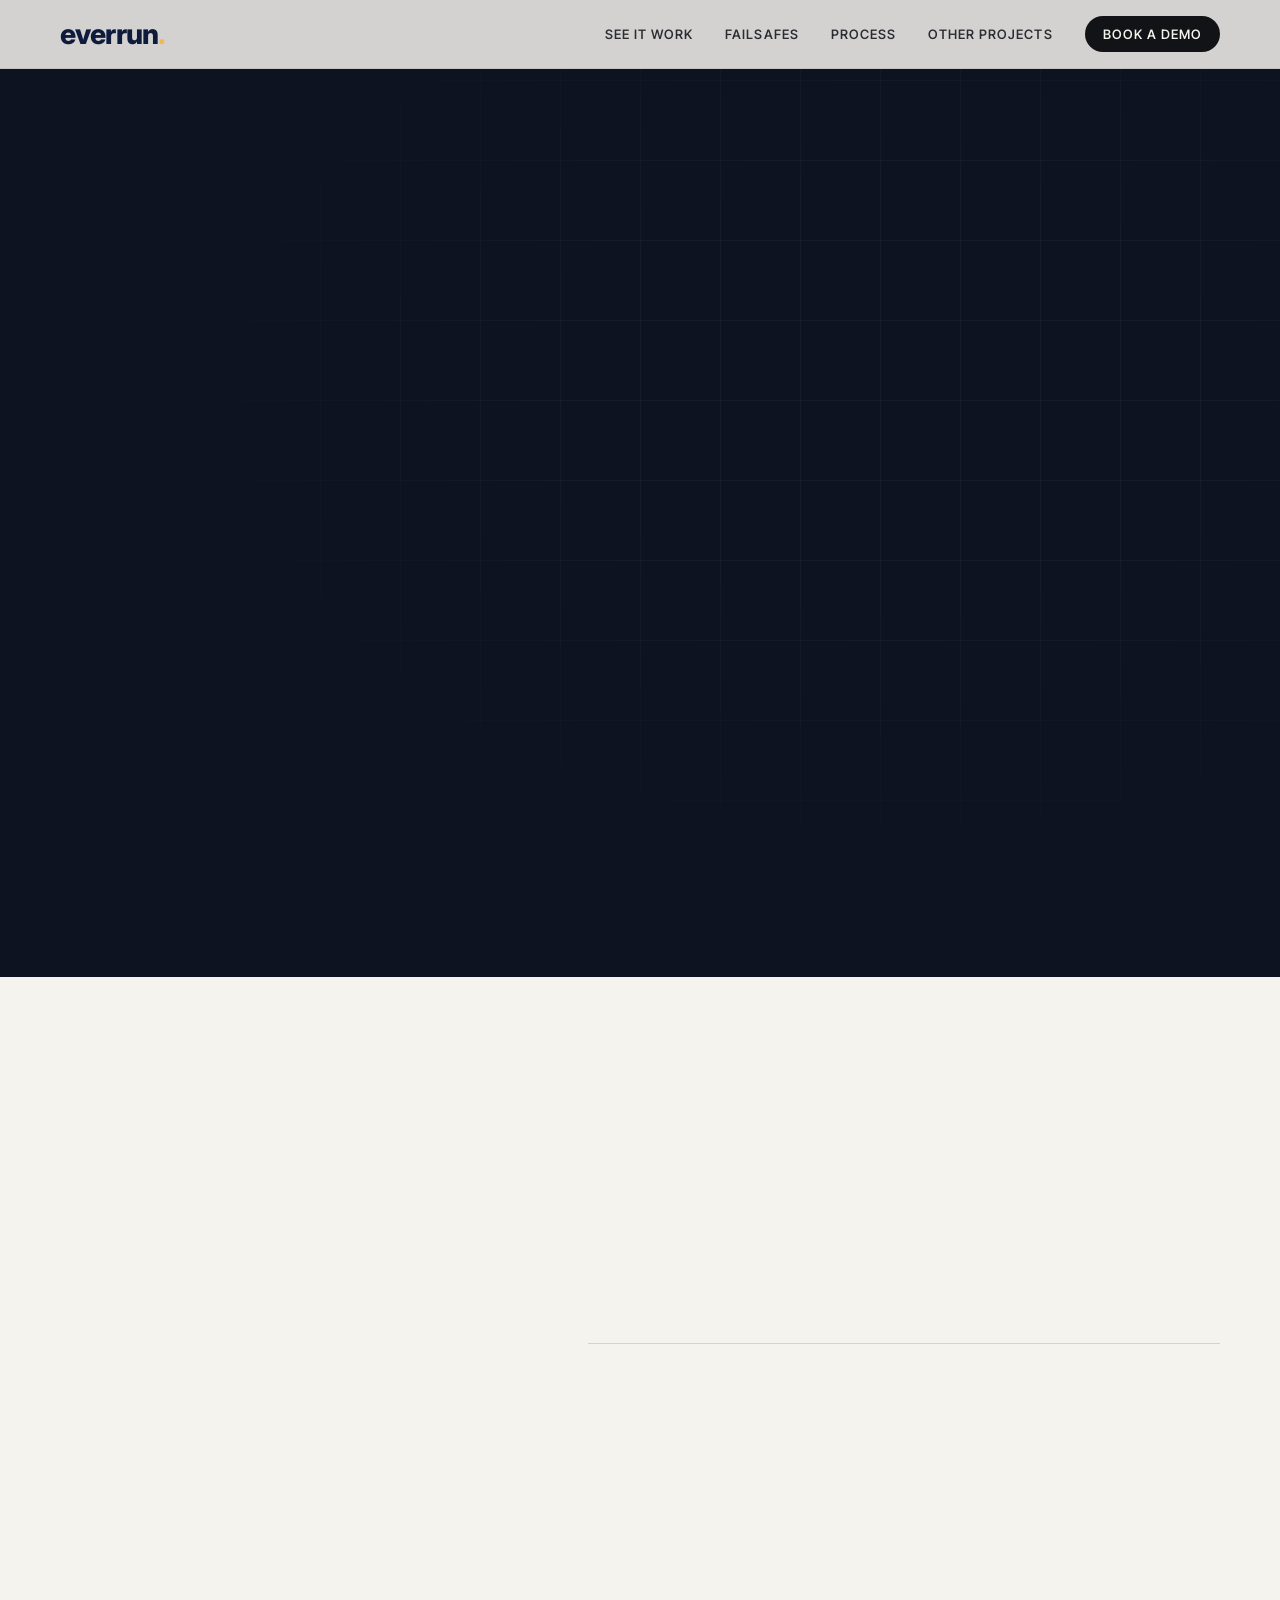
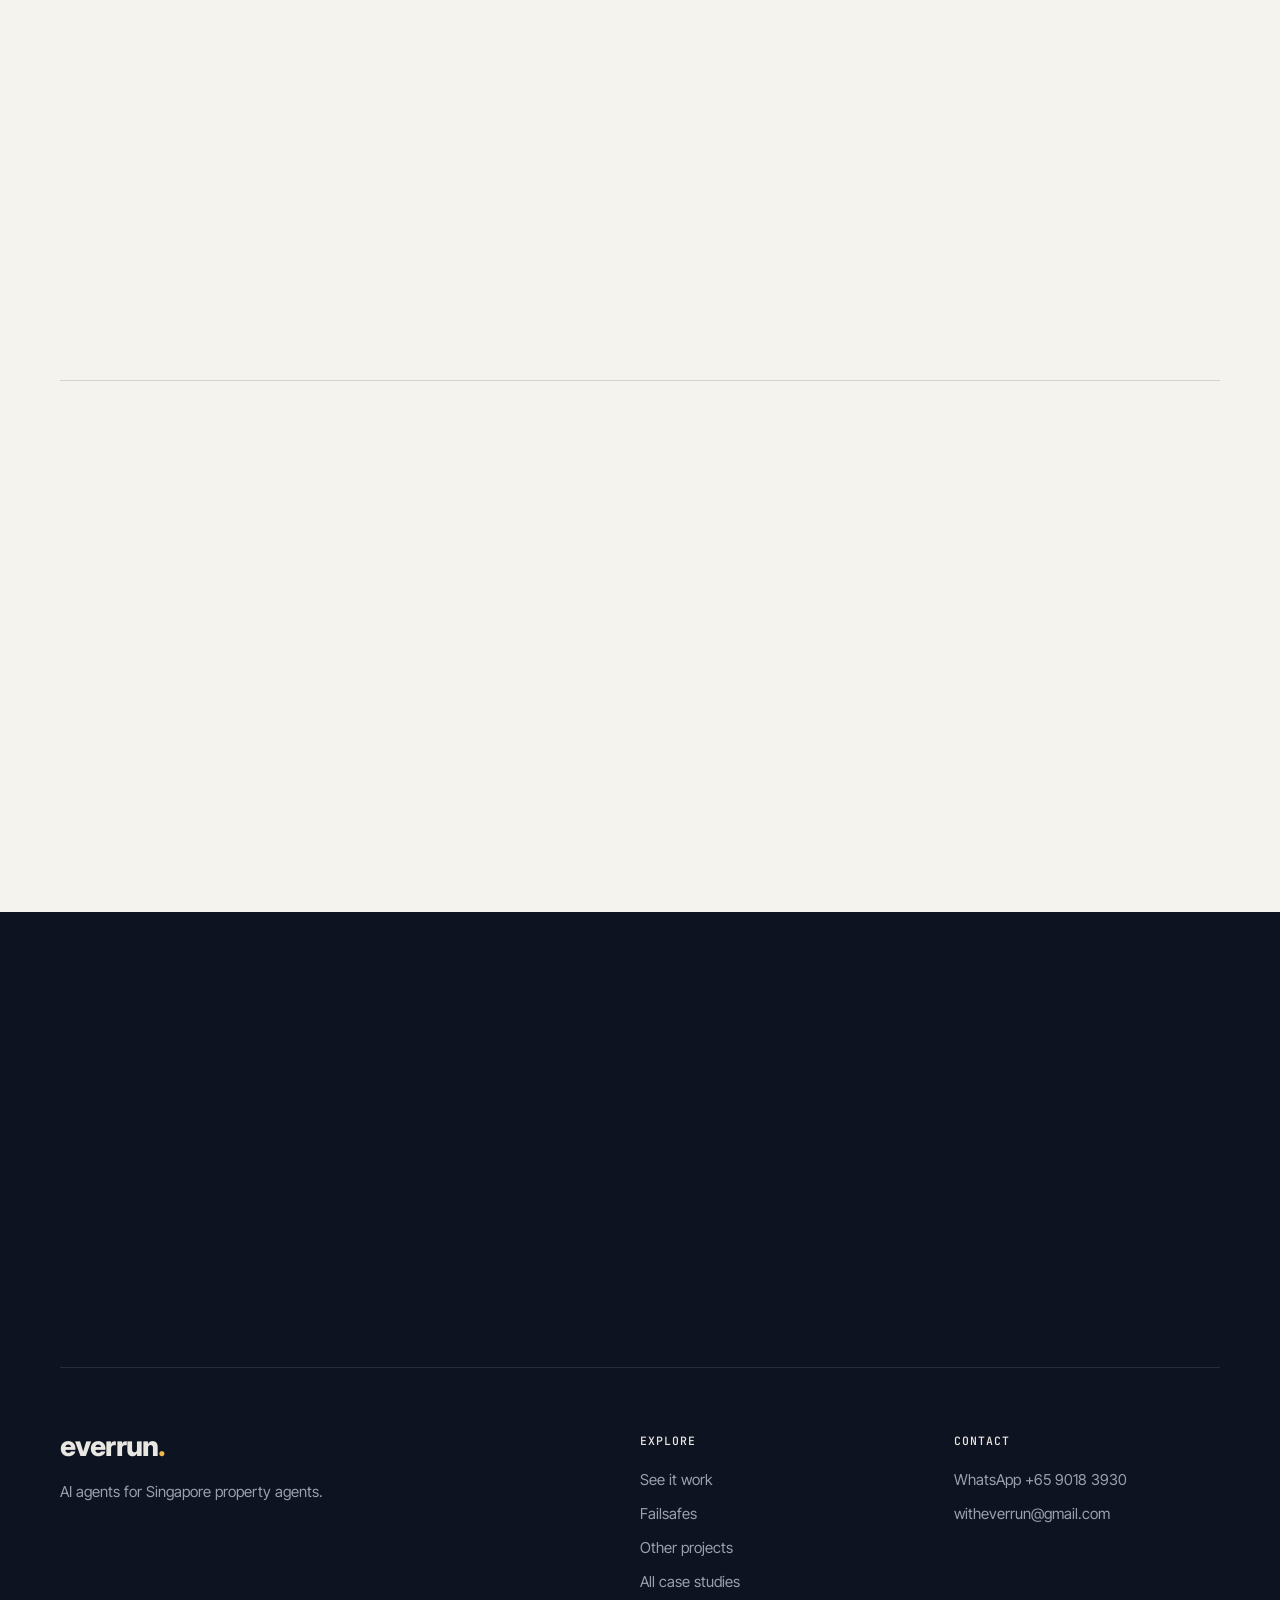
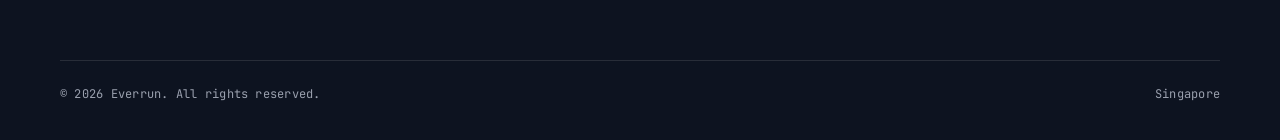
==== commit 89ce66e4: "Add OG image, blur project names in chat screenshots, new contact email Co-Authored-By: Claude Opus " ====
--- a/index.html
+++ b/index.html
@@ -6,7 +6,7 @@
 <title>Everrun — AI agents for Singapore property agents</title>
 <meta property="og:title" content="Everrun | An AI that works your leads like a seasoned property agent">
 <meta property="og:description" content="For Singapore property agents: answers buyers in your voice, qualifies them, works out stamp duty, holds your price and books the viewing.">
-<meta property="og:image" content="https://witheverrun.com/assets/og-image.png?v=2">
+<meta property="og:image" content="https://witheverrun.com/assets/og-image.png?v=3">
 <meta property="og:image:width" content="1200">
 <meta property="og:image:height" content="630">
 <meta property="og:url" content="https://witheverrun.com">
@@ -14,7 +14,7 @@
 <meta name="twitter:card" content="summary_large_image">
 <meta name="twitter:title" content="Everrun | An AI that works your leads like a seasoned property agent">
 <meta name="twitter:description" content="For Singapore property agents: answers buyers in your voice, qualifies them, works out stamp duty, holds your price and books the viewing.">
-<meta name="twitter:image" content="https://witheverrun.com/assets/og-image.png?v=2">
+<meta name="twitter:image" content="https://witheverrun.com/assets/og-image.png?v=3">
 <meta name="description" content="Everrun builds AI agents for Singapore property agents. It answers buyer enquiries in your voice, asks the qualifying questions an experienced agent would, works out stamp duty, holds your asking price and books viewings into your calendar.">
 <link rel="icon" href="assets/favicon.ico?v=6" sizes="any">
 <link rel="icon" type="image/png" sizes="512x512" href="assets/favicon-512.png?v=6">
@@ -366,7 +366,7 @@
       <p>Send us one of your listings. On a free 20-minute demo, we'll show you the agent handling buyer questions about it, from the first message to a booked viewing.</p>
       <div class="actions">
         <a href="https://wa.me/6590183930?text=Hi%20Everrun%2C%20I%27m%20a%20property%20agent%20and%20I%27d%20like%20a%20demo%20of%20the%20AI%20agent." class="btn btn-gold">WhatsApp us <span class="arr">&rarr;</span></a>
-        <a href="mailto:inquiry@coldtogoldsg.com?subject=Demo%20of%20the%20Everrun%20property%20agent" class="btn btn-ghost">Email us</a>
+        <a href="mailto:witheverrun@gmail.com?subject=Demo%20of%20the%20Everrun%20property%20agent" class="btn btn-ghost">Email us</a>
       </div>
     </div>
   </div>
@@ -392,7 +392,7 @@
         <h4>Contact</h4>
         <ul>
           <li><a href="https://wa.me/6590183930">WhatsApp +65 9018 3930</a></li>
-          <li><a href="mailto:inquiry@coldtogoldsg.com">inquiry@coldtogoldsg.com</a></li>
+          <li><a href="mailto:witheverrun@gmail.com">witheverrun@gmail.com</a></li>
         </ul>
       </div>
     </div>
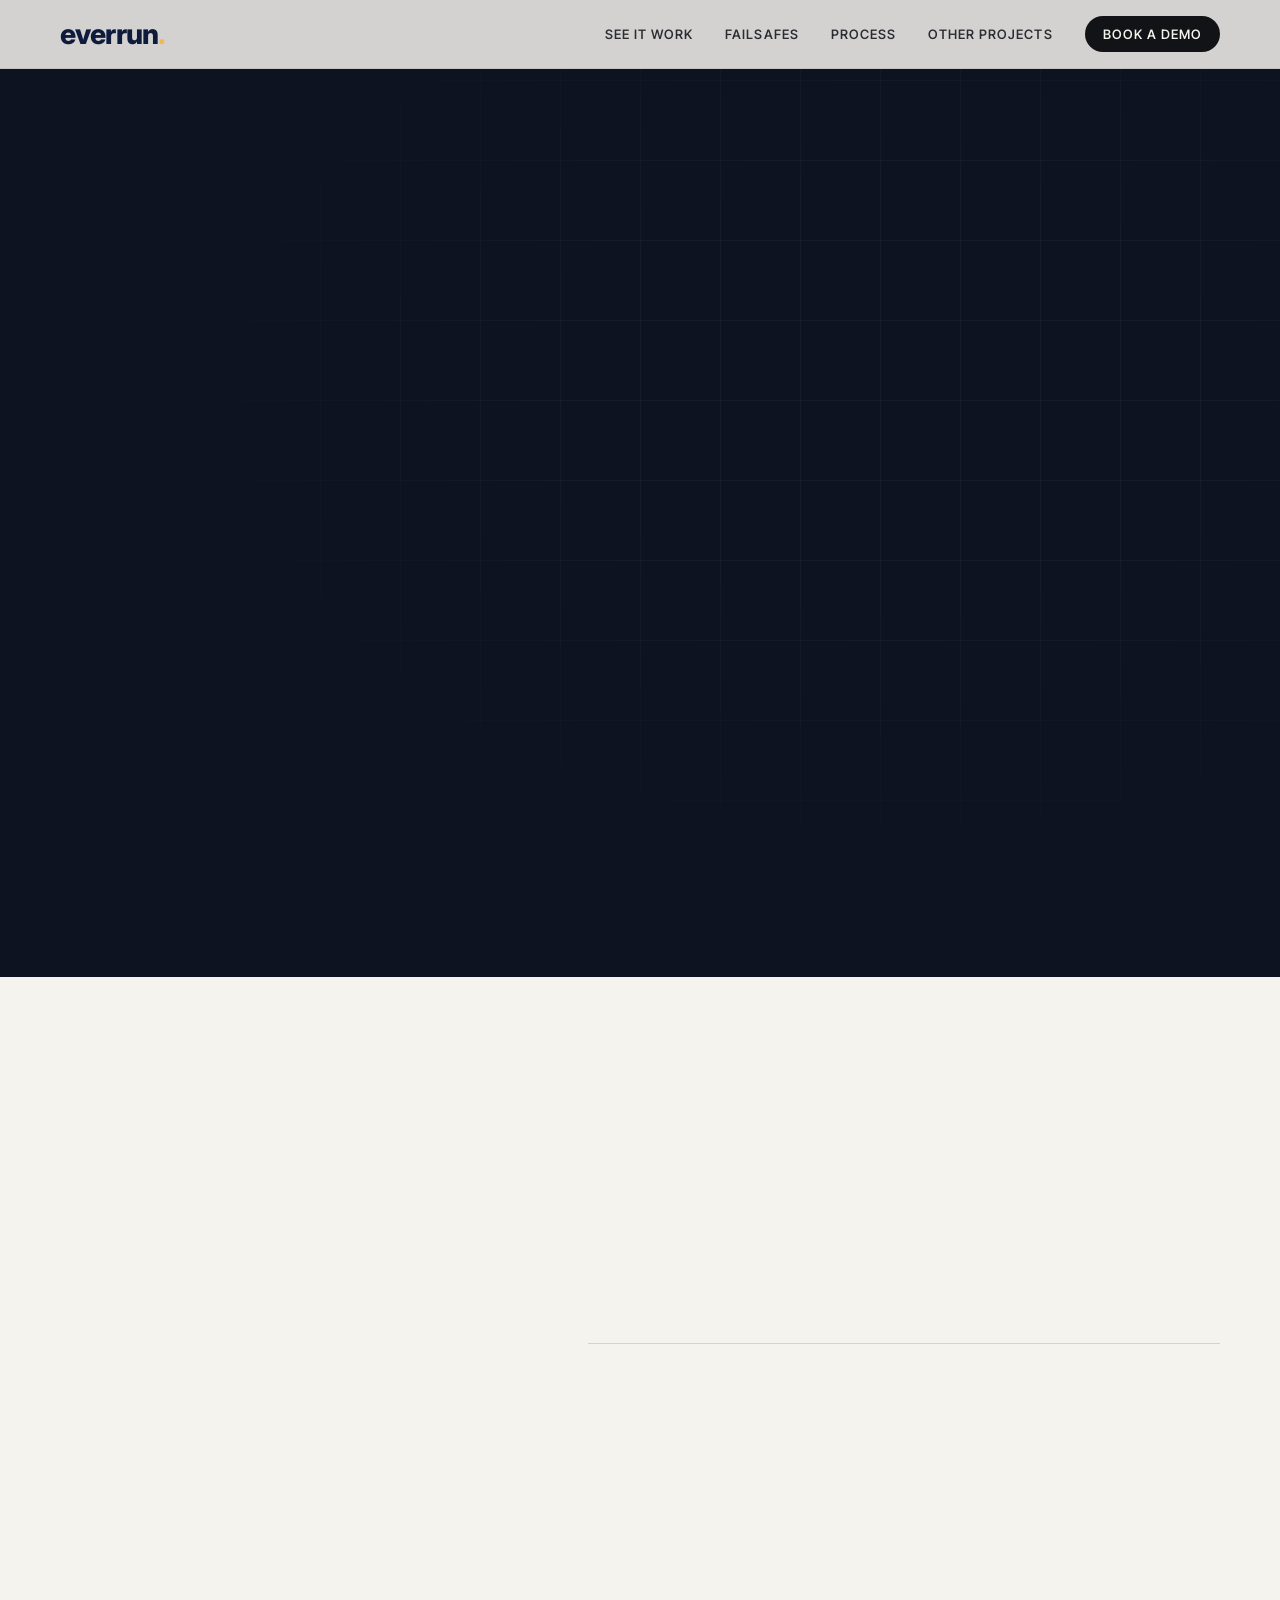
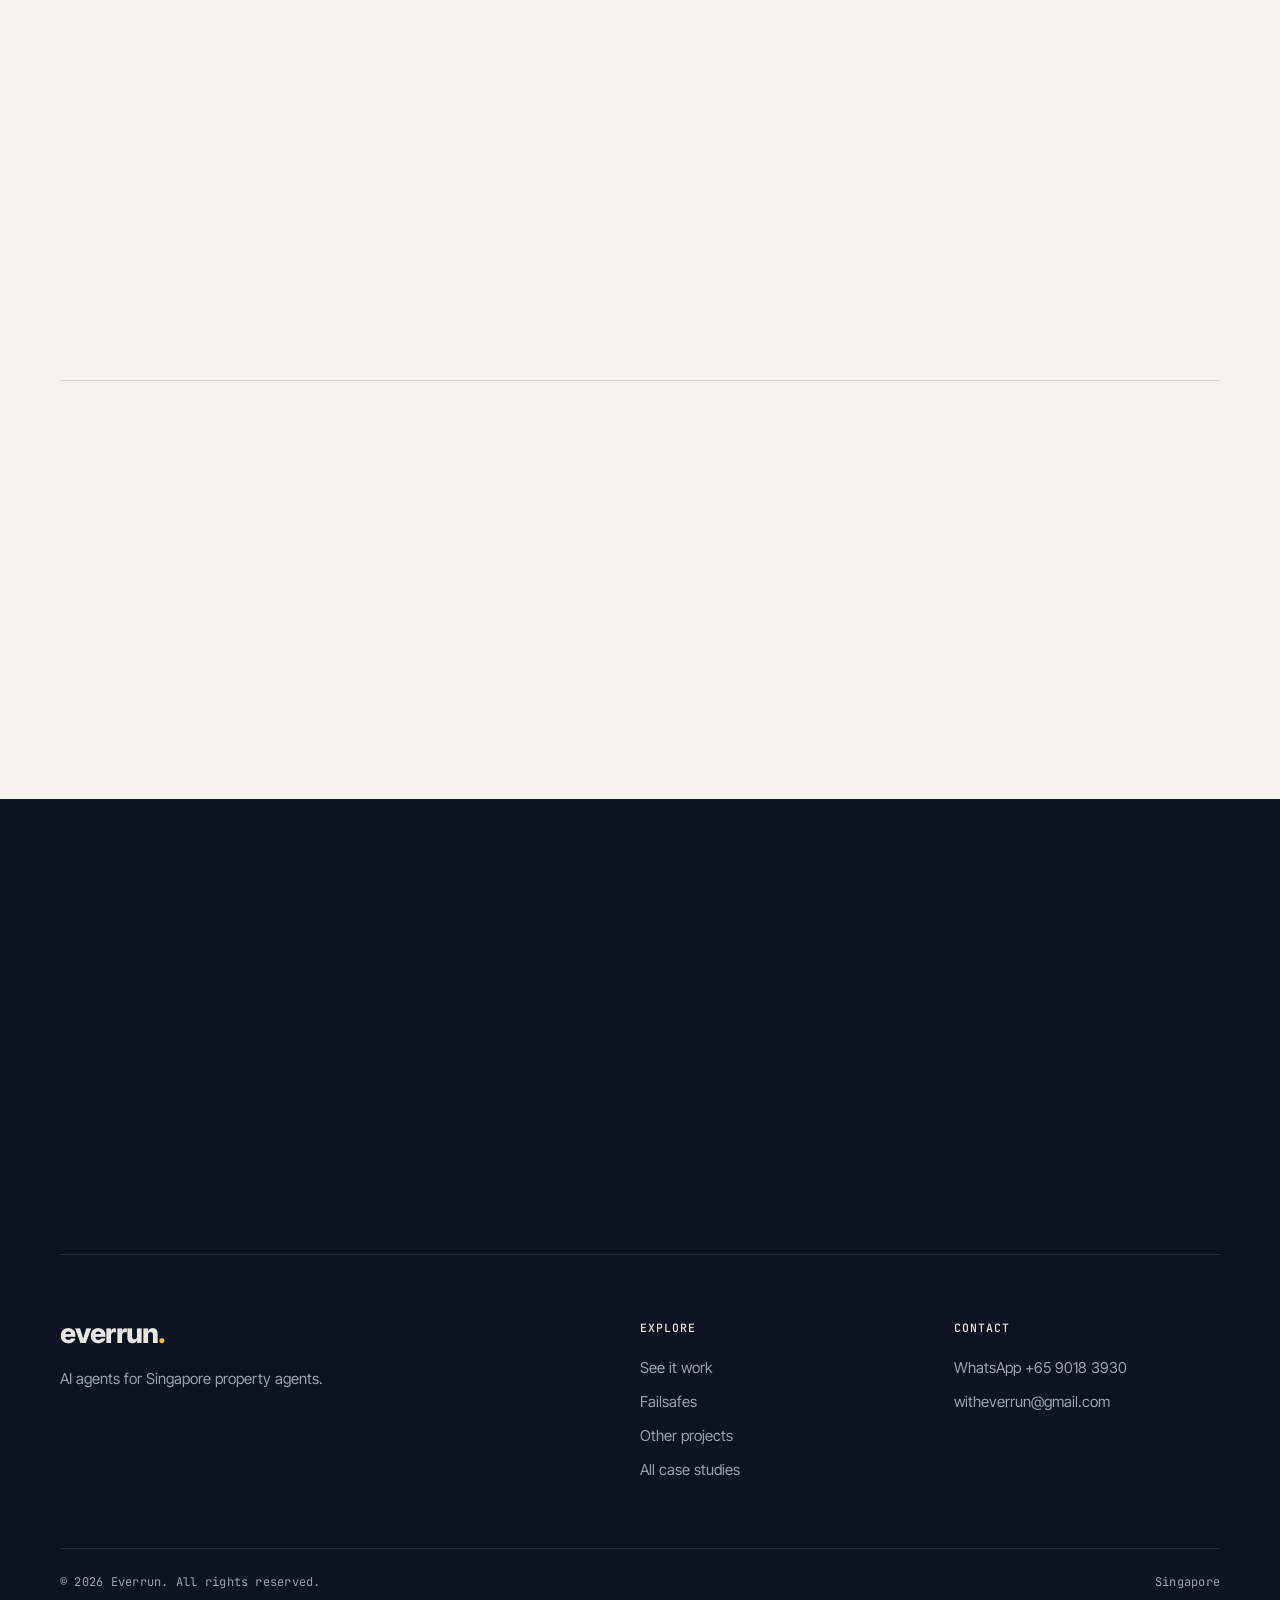
==== commit 46d17784: "Remove old property pipeline from Other projects Co-Authored-By: Claude Opus 5.5 <noreply@anthropic." ====
--- a/index.html
+++ b/index.html
@@ -353,7 +353,6 @@
     <ul class="work-rows">
       <li class="fi"><a href="work.html#lifecycle"><span class="tag">Enterprise</span><h3>Lead-to-support automation</h3><p>One system takes every enquiry from first contact through sales, support and billing.</p><span class="go">&rarr;</span></a></li>
       <li class="fi"><a href="work.html#voice"><span class="tag">Healthcare</span><h3>AI phone follow-up for a clinic</h3><p>New enquiries get a personal message and a call within minutes.</p><span class="go">&rarr;</span></a></li>
-      <li class="fi"><a href="work.html#property"><span class="tag">Real estate</span><h3>Lead pipeline for property agents</h3><p>Our first property build: WhatsApp replies within a minute, agent alerts and automatic follow-up.</p><span class="go">&rarr;</span></a></li>
       <li class="fi"><a href="work.html#support"><span class="tag">Shopify app</span><h3>Zypher, AI support for online stores</h3><p>Answers customer questions from each store's own policies and pages.</p><span class="go">&rarr;</span></a></li>
     </ul>
   </div>
